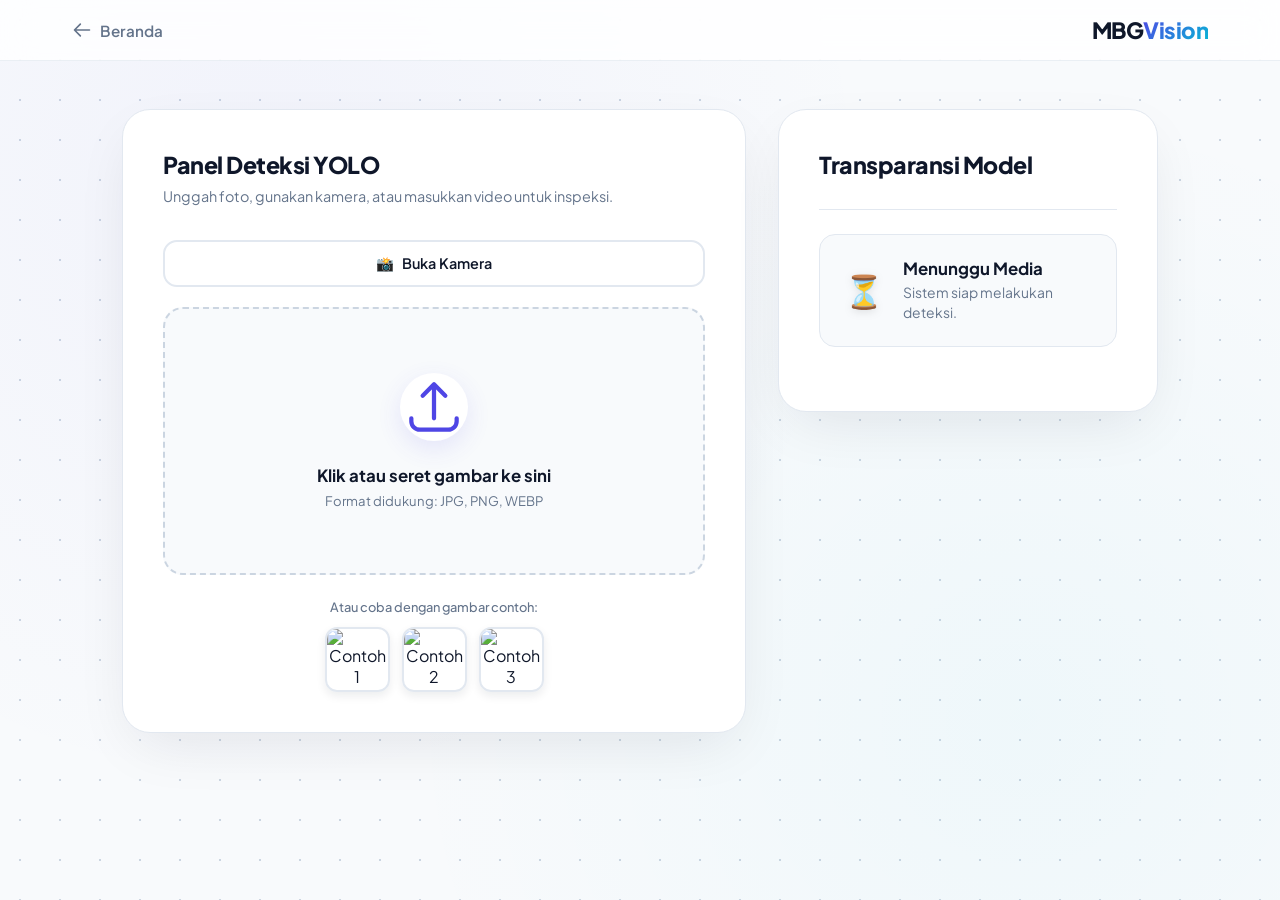
==== frontend/app.html @ 172513b1 "First" ====
<!DOCTYPE html>
<html lang="id">

<head>
    <meta charset="UTF-8">
    <meta name="viewport" content="width=device-width, initial-scale=1.0">
    <title>Scanner AI - MBG Vision</title>
    <link href="https://fonts.googleapis.com/css2?family=Plus+Jakarta+Sans:wght@400;500;600;700;800&display=swap"
        rel="stylesheet">
    <link rel="stylesheet" href="style.css">
    <link rel="icon" href="img/icon.png" type="image/x-icon">
</head>

<body class="app-bg">

    <nav class="navbar">
        <div class="nav-container">
            <a href="index.html" class="back-link">
                <svg width="20" height="20" fill="none" stroke="currentColor" viewBox="0 0 24 24"
                    xmlns="http://www.w3.org/2000/svg">
                    <path stroke-linecap="round" stroke-linejoin="round" stroke-width="2"
                        d="M10 19l-7-7m0 0l7-7m-7 7h18"></path>
                </svg>
                Beranda
            </a>
            <div class="logo">MBG<span>Vision</span></div>
        </div>
    </nav>

    <main class="dashboard-container fade-in-up">

        <div class="visual-panel">
            <div class="panel-header">
                <h2>Panel Deteksi YOLO</h2>
                <p>Unggah foto, gunakan kamera, atau masukkan video untuk inspeksi.</p>
            </div>

            <div class="media-controls">
                <button id="btnCamera" class="btn-outline">
                    <span class="icon">📸</span> Buka Kamera
                </button>
            </div>

            <div class="upload-area" id="dropZone" onclick="document.getElementById('fileInput').click()">
                <div class="upload-icon-wrapper">
                    <svg fill="none" stroke="currentColor" viewBox="0 0 24 24" xmlns="http://www.w3.org/2000/svg">
                        <path stroke-linecap="round" stroke-linejoin="round" stroke-width="1.5"
                            d="M4 16v1a3 3 0 003 3h10a3 3 0 003-3v-1m-4-8l-4-4m0 0L8 8m4-4v12"></path>
                    </svg>
                </div>
                <div class="upload-text">Klik atau seret gambar ke sini</div>
                <div class="upload-hint">Format didukung: JPG, PNG, WEBP</div>
                <input type="file" id="fileInput" accept="image/*">
            </div>

            <div class="example-images-container" id="exampleContainer">
                <p class="example-title">Atau coba dengan gambar contoh:</p>
                <div class="example-images">
                    <img src="/static/img/contoh1.png" alt="Contoh 1" class="example-img"
                        onclick="loadExample(this.src)">
                    <img src="/static/img/contoh4.png" alt="Contoh 2" class="example-img"
                        onclick="loadExample(this.src)">
                    <img src="/static/img/contoh3.png" alt="Contoh 3" class="example-img"
                        onclick="loadExample(this.src)">
                </div>
            </div>

            <div class="preview-container" id="previewContainer">
                <img id="displayImage" alt="Preview Gambar">
                <video id="videoElement" autoplay playsinline muted></video>
                <canvas id="canvasElement" style="display: none;"></canvas>
                <div class="scan-line" id="scanLine"></div>
            </div>

            <button class="btn-gradient" id="actionBtn" onclick="processImage()" style="display: none;">
                <span class="spinner" id="spinner"></span>
                <span id="btnText">Jalankan Analisis</span>
            </button>

            <button class="btn-outline" id="cancelBtn" onclick="window.resetUI()"
                style="display: none; width: 100%; margin-top: 12px; border-color: var(--danger-border); color: var(--danger-text);">
                Batalkan & Ganti Media
            </button>
        </div>

        <div class="analysis-panel">
            <div class="panel-header">
                <h2>Transparansi Model</h2>
            </div>

            <div class="status-box" id="statusBox">
                <div class="status-icon" id="statusIcon">⏳</div>
                <div class="status-text">
                    <h3 id="statusTitle">Menunggu Media</h3>
                    <p id="statusDesc">Sistem siap melakukan deteksi.</p>
                </div>
            </div>

            <div class="metrics-container" id="metricsContainer">
                <div class="confidence-box" id="confidenceBox" style="display: none;">
                    <span class="conf-label">Confidence Score</span>
                    <strong id="confScore" class="conf-value">-%</strong>
                </div>
            </div>
        </div>

    </main>

    <script src="script.js"></script>
</body>

</html>
---- frontend/style.css ----
@import url('https://fonts.googleapis.com/css2?family=Plus+Jakarta+Sans:wght@400;500;600;700;800&display=swap');

:root {
    --bg-color: #F8FAFC;
    --card-bg: #FFFFFF;
    --text-main: #0F172A;
    --text-muted: #64748B;
    --border-soft: #E2E8F0;

    --color-indigo: #4F46E5;
    --color-cyan: #06B6D4;
    --gradient-primary: linear-gradient(135deg, var(--color-indigo) 0%, var(--color-cyan) 100%);
    --gradient-hover: linear-gradient(135deg, #4338CA 0%, #0891B2 100%);

    --success-bg: #F0FDF4;
    --success-border: #86EFAC;
    --success-text: #166534;

    --danger-bg: #FEF2F2;
    --danger-border: #FCA5A5;
    --danger-text: #991B1B;

    --shadow-elegant: 0 20px 60px -15px rgba(15, 23, 42, 0.1);
    --shadow-card: 0 4px 6px -1px rgba(0,0,0,0.05), 0 2px 4px -1px rgba(0,0,0,0.03);
    --shadow-glow: 0 0 40px rgba(79, 70, 229, 0.12);
}

* {
    margin: 0;
    padding: 0;
    box-sizing: border-box;
    font-family: 'Plus Jakarta Sans', sans-serif;
}
html { scroll-behavior: smooth; }

/* =========================================
   GLOBAL
   ========================================= */
body {
    background-color: var(--bg-color);
    color: var(--text-main);
    min-height: 100vh;
    display: flex;
    flex-direction: column;
    overflow-x: hidden;
}

body.app-bg {
    background-image:
        radial-gradient(circle at 20% 20%, rgba(79, 70, 229, 0.04) 0%, transparent 50%),
        radial-gradient(circle at 80% 80%, rgba(6, 182, 212, 0.04) 0%, transparent 50%),
        radial-gradient(#CBD5E1 1px, transparent 1px);
    background-size: 100% 100%, 100% 100%, 40px 40px;
}

/* =========================================
   NAVBAR
   ========================================= */
.navbar {
    background: rgba(255, 255, 255, 0.82);
    backdrop-filter: blur(16px);
    -webkit-backdrop-filter: blur(16px);
    border-bottom: 1px solid rgba(226, 232, 240, 0.7);
    position: sticky;
    top: 0;
    z-index: 100;
    transition: box-shadow 0.3s ease;
}
.navbar.scrolled {
    box-shadow: 0 4px 30px rgba(15, 23, 42, 0.06);
}
.nav-container {
    max-width: 1200px;
    margin: 0 auto;
    padding: 1rem 2rem;
    display: flex;
    justify-content: space-between;
    align-items: center;
}
.logo {
    font-size: 1.4rem;
    font-weight: 800;
    letter-spacing: -0.5px;
}
.logo span {
    background: var(--gradient-primary);
    -webkit-background-clip: text;
    -webkit-text-fill-color: transparent;
    background-clip: text;
}

.nav-btn {
    text-decoration: none;
    font-weight: 600;
    font-size: 0.95rem;
    background: var(--gradient-primary);
    color: white;
    padding: 10px 24px;
    border-radius: 50px;
    box-shadow: 0 4px 15px rgba(79, 70, 229, 0.25);
    transition: all 0.3s cubic-bezier(0.34, 1.56, 0.64, 1);
    position: relative;
    overflow: hidden;
}
.nav-btn::after {
    content: '';
    position: absolute;
    inset: 0;
    background: linear-gradient(135deg, rgba(255,255,255,0.15) 0%, transparent 100%);
    opacity: 0;
    transition: opacity 0.3s ease;
}
.nav-btn:hover {
    transform: translateY(-2px) scale(1.02);
    box-shadow: 0 8px 25px rgba(79, 70, 229, 0.4);
}
.nav-btn:hover::after { opacity: 1; }

.nav-links {
    display: flex;
    gap: 2rem;
}
.nav-link {
    color: var(--text-muted);
    text-decoration: none;
    font-weight: 600;
    font-size: 0.92rem;
    position: relative;
    transition: color 0.25s ease;
}
.nav-link::after {
    content: '';
    position: absolute;
    left: 0; bottom: -4px;
    width: 0; height: 2px;
    background: var(--gradient-primary);
    transition: width 0.25s ease;
    border-radius: 2px;
}
.nav-link:hover {
    color: var(--text-main);
}
.nav-link:hover::after { width: 100%; }

.back-link {
    display: flex;
    align-items: center;
    gap: 8px;
    color: var(--text-muted);
    text-decoration: none;
    font-weight: 600;
    font-size: 0.95rem;
    transition: all 0.3s ease;
}
.back-link:hover {
    color: var(--color-indigo);
    transform: translateX(-4px);
}


/* =========================================
   LANDING PAGE — index.html
   ========================================= */

/* Animated hero background blob */
.hero-bg-blob {
    position: absolute;
    top: -120px;
    left: 50%;
    transform: translateX(-50%);
    width: 700px;
    height: 500px;
    background: radial-gradient(ellipse, rgba(79,70,229,0.06) 0%, rgba(6,182,212,0.04) 50%, transparent 70%);
    pointer-events: none;
    animation: blobFloat 8s ease-in-out infinite alternate;
    z-index: 0;
}
@keyframes blobFloat {
    0%   { transform: translateX(-50%) translateY(0) scale(1); }
    100% { transform: translateX(-50%) translateY(30px) scale(1.05); }
}

.hero {
    padding: 7rem 2rem 5rem;
    text-align: center;
    position: relative;
    overflow: hidden;
}
.hero-content {
    max-width: 800px;
    margin: 0 auto;
    position: relative;
    z-index: 1;
}

.badge-tech {
    display: inline-flex;
    align-items: center;
    gap: 6px;
    padding: 6px 16px;
    background: linear-gradient(135deg, #EEF2FF, #E0F2FE);
    color: var(--color-indigo);
    border-radius: 50px;
    font-weight: 600;
    font-size: 0.85rem;
    margin-bottom: 1.8rem;
    border: 1px solid rgba(79, 70, 229, 0.15);
    box-shadow: 0 2px 8px rgba(79, 70, 229, 0.08);
    animation: badgePulse 3s ease-in-out infinite;
}
@keyframes badgePulse {
    0%, 100% { box-shadow: 0 2px 8px rgba(79, 70, 229, 0.08); }
    50%       { box-shadow: 0 4px 20px rgba(79, 70, 229, 0.2); }
}

.hero h1 {
    font-size: clamp(2.2rem, 5vw, 3.4rem);
    font-weight: 800;
    line-height: 1.18;
    margin-bottom: 1.5rem;
    letter-spacing: -1.5px;
}
.text-gradient {
    background: var(--gradient-primary);
    -webkit-background-clip: text;
    -webkit-text-fill-color: transparent;
    background-clip: text;
}
.hero p {
    font-size: 1.1rem;
    color: var(--text-muted);
    line-height: 1.75;
    margin-bottom: 2.5rem;
    max-width: 600px;
    margin-left: auto;
    margin-right: auto;
}

.cta-button {
    display: inline-flex;
    align-items: center;
    gap: 10px;
    background: var(--gradient-primary);
    color: white;
    padding: 17px 40px;
    border-radius: 50px;
    font-size: 1.05rem;
    font-weight: 700;
    text-decoration: none;
    box-shadow: 0 10px 30px rgba(79, 70, 229, 0.3);
    transition: all 0.35s cubic-bezier(0.34, 1.56, 0.64, 1);
    position: relative;
    overflow: hidden;
}
.cta-button::before {
    content: '';
    position: absolute;
    top: 0; left: -100%;
    width: 100%; height: 100%;
    background: linear-gradient(90deg, transparent, rgba(255,255,255,0.18), transparent);
    transition: left 0.5s ease;
}
.cta-button:hover {
    transform: translateY(-3px) scale(1.03);
    box-shadow: 0 18px 40px rgba(79, 70, 229, 0.4);
}
.cta-button:hover::before { left: 100%; }

.hero-cta-group {
    display: flex;
    align-items: center;
    justify-content: center;
    gap: 1.2rem;
    flex-wrap: wrap;
}
.cta-secondary {
    color: var(--text-main);
    text-decoration: none;
    font-weight: 600;
    font-size: 0.98rem;
    padding: 17px 8px;
    border-bottom: 2px solid transparent;
    transition: all 0.25s ease;
}
.cta-secondary:hover {
    color: var(--color-indigo);
    border-bottom-color: var(--color-indigo);
}

/* Hero Stats Row */
.hero-stats {
    display: flex;
    justify-content: center;
    gap: 3rem;
    margin-top: 3.5rem;
    padding-top: 2.5rem;
    border-top: 1px solid var(--border-soft);
}
.stat-item { text-align: center; }
.stat-value {
    font-size: 1.8rem;
    font-weight: 800;
    background: var(--gradient-primary);
    -webkit-background-clip: text;
    -webkit-text-fill-color: transparent;
    background-clip: text;
    letter-spacing: -1px;
}
.stat-label { font-size: 0.82rem; color: var(--text-muted); font-weight: 500; margin-top: 2px; }

/* Features Section */
.features-section {
    padding: 2rem 2rem 7rem;
    max-width: 1050px;
    margin: 0 auto;
}
.section-label {
    text-align: center;
    font-size: 0.8rem;
    font-weight: 700;
    letter-spacing: 2px;
    text-transform: uppercase;
    color: var(--color-indigo);
    margin-bottom: 1rem;
    opacity: 0.7;
}
.section-title {
    text-align: center;
    font-size: 1.8rem;
    font-weight: 800;
    letter-spacing: -0.5px;
    margin-bottom: 3rem;
    color: var(--text-main);
}

.feature-container {
    display: grid;
    grid-template-columns: repeat(3, 1fr);
    gap: 1.5rem;
}
.feature-card {
    background: var(--card-bg);
    padding: 2.5rem 2rem;
    border-radius: 24px;
    box-shadow: var(--shadow-elegant);
    border: 1px solid var(--border-soft);
    text-align: left;
    transition: all 0.4s cubic-bezier(0.34, 1.3, 0.64, 1);
    position: relative;
    overflow: hidden;
    cursor: default;
}
.feature-card::before {
    content: '';
    position: absolute;
    inset: 0;
    background: var(--gradient-primary);
    opacity: 0;
    transition: opacity 0.4s ease;
    border-radius: 24px;
}
.feature-card:hover {
    transform: translateY(-8px);
    box-shadow: 0 30px 60px -15px rgba(79, 70, 229, 0.18);
    border-color: rgba(79, 70, 229, 0.2);
}
.feature-card > * { position: relative; z-index: 1; }

.feature-icon {
    width: 52px;
    height: 52px;
    margin-bottom: 1.5rem;
    background: linear-gradient(135deg, #EEF2FF, #E0F2FE);
    font-size: 1.4rem;
    display: flex;
    align-items: center;
    justify-content: center;
    border-radius: 16px;
    transition: all 0.3s ease;
    border: 1px solid rgba(79,70,229,0.1);
}
.feature-card:hover .feature-icon {
    background: rgba(255,255,255,0.2);
    transform: scale(1.1) rotate(-3deg);
    border-color: rgba(255,255,255,0.3);
}
.feature-card h3 {
    font-size: 1.1rem;
    font-weight: 700;
    margin-bottom: 0.7rem;
    transition: color 0.3s ease;
}
.feature-card p {
    font-size: 0.9rem;
    color: var(--text-muted);
    line-height: 1.65;
    transition: color 0.3s ease;
}
.feature-card:hover h3,
.feature-card:hover p { color: white; }
.feature-card:hover p { color: rgba(255,255,255,0.8); }
.feature-card:hover::before { opacity: 1; }


/* =========================================
   APP PAGE — app.html
   ========================================= */
.dashboard-container {
    max-width: 1100px;
    margin: 3rem auto;
    padding: 0 2rem 3rem;
    display: grid;
    grid-template-columns: 1fr 380px;
    gap: 2rem;
    width: 100%;
}

.visual-panel, .analysis-panel {
    background: var(--card-bg);
    padding: 2.5rem;
    border-radius: 28px;
    box-shadow: var(--shadow-elegant);
    border: 1px solid var(--border-soft);
    transition: box-shadow 0.3s ease;
}
.visual-panel:hover, .analysis-panel:hover {
    box-shadow: var(--shadow-glow), var(--shadow-elegant);
}

.panel-header {
    margin-bottom: 2rem;
}
.panel-header h2 {
    font-size: 1.45rem;
    font-weight: 800;
    margin-bottom: 0.4rem;
    letter-spacing: -0.5px;
}
.panel-header p {
    color: var(--text-muted);
    font-size: 0.9rem;
    line-height: 1.55;
}

/* Media Controls */
.media-controls {
    display: flex;
    gap: 12px;
    margin-bottom: 20px;
}
.btn-outline {
    flex: 1;
    padding: 12px 16px;
    border: 2px solid var(--border-soft);
    border-radius: 14px;
    background: transparent;
    color: var(--text-main);
    font-weight: 600;
    font-size: 0.9rem;
    cursor: pointer;
    transition: all 0.3s cubic-bezier(0.34, 1.56, 0.64, 1);
    display: flex;
    justify-content: center;
    align-items: center;
    gap: 8px;
}
.btn-outline:hover {
    border-color: var(--color-indigo);
    background: linear-gradient(135deg, #EEF2FF, #E0F2FE);
    color: var(--color-indigo);
    transform: translateY(-2px);
    box-shadow: 0 6px 20px rgba(79, 70, 229, 0.12);
}

/* Upload Area */
.upload-area {
    border: 2px dashed #CBD5E1;
    border-radius: 20px;
    padding: 4rem 2rem;
    cursor: pointer;
    transition: all 0.35s cubic-bezier(0.34, 1.2, 0.64, 1);
    background: #F8FAFC;
    margin-bottom: 1.5rem;
    text-align: center;
    position: relative;
    overflow: hidden;
}
.upload-area::after {
    content: '';
    position: absolute;
    inset: -2px;
    background: var(--gradient-primary);
    border-radius: 20px;
    opacity: 0;
    z-index: 0;
    transition: opacity 0.3s ease;
    -webkit-mask: linear-gradient(#fff 0 0) padding-box, linear-gradient(#fff 0 0);
    -webkit-mask-composite: destination-out;
    mask-composite: exclude;
    padding: 2px;
}
.upload-area:hover, .upload-area.dragover {
    border-color: transparent;
    background: linear-gradient(135deg, #F0F4FF, #ECFEFF);
    transform: scale(1.01);
}
.upload-area:hover::after, .upload-area.dragover::after { opacity: 1; }

.upload-area > * { position: relative; z-index: 1; }
.upload-icon-wrapper {
    width: 68px;
    height: 68px;
    background: white;
    border-radius: 50%;
    display: flex;
    align-items: center;
    justify-content: center;
    margin: 0 auto 1.5rem;
    box-shadow: 0 8px 24px rgba(79, 70, 229, 0.12);
    color: var(--color-indigo);
    transition: all 0.3s cubic-bezier(0.34, 1.56, 0.64, 1);
}
.upload-area:hover .upload-icon-wrapper {
    transform: translateY(-4px) scale(1.05);
    box-shadow: 0 14px 30px rgba(79, 70, 229, 0.2);
}
.upload-text {
    font-size: 1.05rem;
    font-weight: 700;
    margin-bottom: 0.4rem;
    color: var(--text-main);
}
.upload-hint {
    font-size: 0.82rem;
    color: var(--text-muted);
}

/* Preview */
.preview-container {
    display: none;
    position: relative;
    border-radius: 18px;
    overflow: hidden;
    margin-bottom: 1.5rem;
    border: 1px solid var(--border-soft);
    background: #000;
    box-shadow: 0 12px 40px rgba(15, 23, 42, 0.12);
    animation: previewReveal 0.4s cubic-bezier(0.34, 1.2, 0.64, 1) forwards;
}
@keyframes previewReveal {
    from { opacity: 0; transform: scale(0.96); }
    to   { opacity: 1; transform: scale(1); }
}
.preview-container img, .preview-container video {
    width: 100%;
    height: auto;
    display: block;
    object-fit: cover;
}

/* Scan Line */
.scan-line {
    display: none;
    position: absolute;
    top: 0; left: 0;
    width: 100%;
    height: 3px;
    background: var(--gradient-primary);
    box-shadow: 0 0 20px 6px rgba(6, 182, 212, 0.5), 0 0 40px rgba(79, 70, 229, 0.3);
    z-index: 5;
    animation: scanAnim 2.2s cubic-bezier(0.4, 0, 0.6, 1) infinite alternate;
}
/* Corner markers for active scan */
.scan-corner {
    display: none;
    position: absolute;
    width: 20px; height: 20px;
    z-index: 6;
    transition: opacity 0.3s ease;
}
.scan-corner.tl { top: 8px; left: 8px; border-top: 2px solid var(--color-cyan); border-left: 2px solid var(--color-cyan); border-radius: 4px 0 0 0; }
.scan-corner.tr { top: 8px; right: 8px; border-top: 2px solid var(--color-cyan); border-right: 2px solid var(--color-cyan); border-radius: 0 4px 0 0; }
.scan-corner.bl { bottom: 8px; left: 8px; border-bottom: 2px solid var(--color-cyan); border-left: 2px solid var(--color-cyan); border-radius: 0 0 0 4px; }
.scan-corner.br { bottom: 8px; right: 8px; border-bottom: 2px solid var(--color-cyan); border-right: 2px solid var(--color-cyan); border-radius: 0 0 4px 0; }

/* Buttons */
.btn-gradient {
    width: 100%;
    padding: 16px;
    background: var(--gradient-primary);
    color: white;
    border: none;
    border-radius: 14px;
    font-size: 1rem;
    font-weight: 700;
    cursor: pointer;
    transition: all 0.35s cubic-bezier(0.34, 1.56, 0.64, 1);
    display: flex;
    justify-content: center;
    align-items: center;
    gap: 10px;
    margin-top: 1.5rem;
    position: relative;
    overflow: hidden;
    box-shadow: 0 6px 20px rgba(79, 70, 229, 0.2);
}
.btn-gradient::before {
    content: '';
    position: absolute;
    top: 0; left: -100%;
    width: 100%; height: 100%;
    background: linear-gradient(90deg, transparent, rgba(255,255,255,0.15), transparent);
    transition: left 0.5s ease;
}
.btn-gradient:hover {
    background: var(--gradient-hover);
    transform: translateY(-2px) scale(1.01);
    box-shadow: 0 14px 35px rgba(79, 70, 229, 0.35);
}
.btn-gradient:hover::before { left: 100%; }
.btn-gradient:active { transform: scale(0.98); }
.btn-gradient:disabled {
    background: #CBD5E1;
    box-shadow: none;
    cursor: not-allowed;
    transform: none;
}

/* Analysis Panel */
.analysis-panel { align-self: start; }
.analysis-panel .panel-header {
    border-bottom: 1px solid var(--border-soft);
    padding-bottom: 1.5rem;
    margin-bottom: 1.5rem;
}

.status-box {
    display: flex;
    align-items: center;
    gap: 1.2rem;
    padding: 1.4rem 1.5rem;
    background: var(--bg-color);
    border-radius: 16px;
    margin-bottom: 1.5rem;
    border: 1px solid var(--border-soft);
    transition: all 0.4s cubic-bezier(0.34, 1.2, 0.64, 1);
}
.status-box.status-animate {
    animation: statusPop 0.5s cubic-bezier(0.34, 1.56, 0.64, 1) forwards;
}
@keyframes statusPop {
    0%   { transform: scale(0.97); opacity: 0.7; }
    100% { transform: scale(1); opacity: 1; }
}

.status-icon {
    font-size: 2rem;
    line-height: 1;
    flex-shrink: 0;
    filter: drop-shadow(0 2px 4px rgba(0,0,0,0.1));
    transition: transform 0.3s cubic-bezier(0.34, 1.56, 0.64, 1);
}
.status-box:hover .status-icon { transform: scale(1.15) rotate(5deg); }
.status-text h3 {
    font-size: 1.05rem;
    font-weight: 700;
    margin-bottom: 0.25rem;
    transition: color 0.3s ease;
}
.status-text p {
    font-size: 0.87rem;
    color: var(--text-muted);
    line-height: 1.45;
}

.metrics-container {
    opacity: 0.5;
    transition: opacity 0.5s ease;
}

.confidence-box {
    background: linear-gradient(145deg, #F8FAFC 0%, #EEF2FF 100%);
    border: 1px solid rgba(79, 70, 229, 0.12);
    border-radius: 18px;
    padding: 2.2rem 1.5rem;
    display: flex;
    flex-direction: column;
    align-items: center;
    justify-content: center;
    gap: 8px;
    box-shadow: inset 0 2px 12px rgba(255,255,255,0.6), 0 4px 20px rgba(79,70,229,0.06);
    animation: confReveal 0.6s cubic-bezier(0.34, 1.3, 0.64, 1) forwards;
}
@keyframes confReveal {
    from { opacity: 0; transform: scale(0.9) translateY(10px); }
    to   { opacity: 1; transform: scale(1) translateY(0); }
}

.conf-label {
    font-size: 0.75rem;
    color: var(--text-muted);
    font-weight: 700;
    text-transform: uppercase;
    letter-spacing: 1.5px;
}
.conf-value {
    font-size: 3.2rem;
    background: var(--gradient-primary);
    -webkit-background-clip: text;
    -webkit-text-fill-color: transparent;
    background-clip: text;
    font-weight: 800;
    line-height: 1;
    letter-spacing: -2px;
}

/* =========================================
   GENERIC SCROLL-REVEAL
   ========================================= */
.reveal {
    opacity: 0;
    transform: translateY(28px);
    transition: opacity 0.7s cubic-bezier(0.22, 1, 0.36, 1), transform 0.7s cubic-bezier(0.22, 1, 0.36, 1);
}
.reveal.visible {
    opacity: 1;
    transform: translateY(0);
}

/* =========================================
   ABOUT SECTION
   ========================================= */
.about-section {
    max-width: 1100px;
    margin: 0 auto;
    padding: 3rem 2rem 6rem;
}
.about-grid {
    display: grid;
    grid-template-columns: 360px 1fr;
    gap: 3.5rem;
    align-items: center;
}
.about-visual-card {
    aspect-ratio: 1;
    border-radius: 28px;
    background: var(--card-bg);
    border: 1px solid var(--border-soft);
    box-shadow: var(--shadow-elegant);
    display: flex;
    align-items: center;
    justify-content: center;
    position: relative;
    overflow: hidden;
}
.about-visual-icon {
    font-size: 5rem;
    z-index: 1;
    filter: drop-shadow(0 8px 20px rgba(79,70,229,0.2));
}
.about-visual-glow {
    position: absolute;
    inset: -40%;
    background: radial-gradient(circle, rgba(79,70,229,0.1) 0%, rgba(6,182,212,0.07) 45%, transparent 70%);
    animation: blobFloat 7s ease-in-out infinite alternate;
}
.about-text {
    color: var(--text-muted);
    line-height: 1.8;
    font-size: 0.98rem;
    margin: 1.2rem 0 1.8rem;
}
.about-points {
    display: flex;
    flex-direction: column;
    gap: 0.9rem;
}
.about-point {
    display: flex;
    align-items: flex-start;
    gap: 0.8rem;
    font-size: 0.92rem;
    color: var(--text-main);
    font-weight: 500;
}
.point-check {
    flex-shrink: 0;
    width: 22px;
    height: 22px;
    border-radius: 50%;
    background: var(--gradient-primary);
    color: white;
    font-size: 0.7rem;
    font-weight: 800;
    display: flex;
    align-items: center;
    justify-content: center;
    margin-top: 1px;
}

/* =========================================
   WHY CHOOSE US
   ========================================= */
.why-section {
    max-width: 1100px;
    margin: 0 auto;
    padding: 2rem 2rem 7rem;
}
.why-grid {
    display: grid;
    grid-template-columns: repeat(4, 1fr);
    gap: 1.5rem;
}
.why-card {
    background: var(--card-bg);
    border: 1px solid var(--border-soft);
    border-radius: 20px;
    padding: 2rem 1.6rem;
    transition: all 0.4s cubic-bezier(0.34, 1.3, 0.64, 1);
    opacity: 0;
    transform: translateY(24px);
}
.why-card.visible { opacity: 1; transform: translateY(0); }
.why-card:nth-child(1) { transition-delay: 0s; }
.why-card:nth-child(2) { transition-delay: 0.08s; }
.why-card:nth-child(3) { transition-delay: 0.16s; }
.why-card:nth-child(4) { transition-delay: 0.24s; }
.why-card:hover {
    transform: translateY(-6px);
    box-shadow: var(--shadow-elegant);
    border-color: rgba(79, 70, 229, 0.2);
}
.why-number {
    font-size: 1.6rem;
    font-weight: 800;
    background: var(--gradient-primary);
    -webkit-background-clip: text;
    -webkit-text-fill-color: transparent;
    background-clip: text;
    opacity: 0.5;
    margin-bottom: 0.8rem;
}
.why-card h3 {
    font-size: 1.02rem;
    font-weight: 700;
    margin-bottom: 0.5rem;
}
.why-card p {
    font-size: 0.86rem;
    color: var(--text-muted);
    line-height: 1.6;
}

/* =========================================
   TESTIMONIALS
   ========================================= */
.testimonial-section {
    max-width: 1100px;
    margin: 0 auto;
    padding: 2rem 2rem 7rem;
}
.testimonial-grid {
    display: grid;
    grid-template-columns: repeat(3, 1fr);
    gap: 1.5rem;
}
.testimonial-card {
    background: var(--card-bg);
    border: 1px solid var(--border-soft);
    border-radius: 20px;
    padding: 2rem;
    transition: all 0.4s cubic-bezier(0.34, 1.3, 0.64, 1);
    opacity: 0;
    transform: translateY(24px);
}
.testimonial-card.visible { opacity: 1; transform: translateY(0); }
.testimonial-card:nth-child(1) { transition-delay: 0s; }
.testimonial-card:nth-child(2) { transition-delay: 0.1s; }
.testimonial-card:nth-child(3) { transition-delay: 0.2s; }
.testimonial-card:hover {
    transform: translateY(-6px);
    box-shadow: var(--shadow-elegant);
}
.testimonial-text {
    font-size: 0.95rem;
    color: var(--text-main);
    line-height: 1.7;
    margin-bottom: 1.5rem;
    font-style: italic;
}
.testimonial-author {
    display: flex;
    align-items: center;
    gap: 0.8rem;
}
.author-avatar {
    width: 40px;
    height: 40px;
    border-radius: 50%;
    background: var(--gradient-primary);
    color: white;
    font-weight: 700;
    font-size: 0.85rem;
    display: flex;
    align-items: center;
    justify-content: center;
    flex-shrink: 0;
}
.author-name {
    font-weight: 700;
    font-size: 0.88rem;
}
.author-role {
    font-size: 0.78rem;
    color: var(--text-muted);
}

/* =========================================
   CTA BANNER
   ========================================= */
.cta-banner {
    max-width: 1100px;
    margin: 0 auto 6rem;
    padding: 0 2rem;
}
.cta-banner-inner {
    background: var(--gradient-primary);
    border-radius: 28px;
    padding: 4rem 2rem;
    text-align: center;
    position: relative;
    overflow: hidden;
    box-shadow: 0 25px 60px -15px rgba(79, 70, 229, 0.35);
}
.cta-banner-inner::before {
    content: '';
    position: absolute;
    inset: 0;
    background: radial-gradient(circle at 30% 20%, rgba(255,255,255,0.15) 0%, transparent 50%);
}
.cta-banner-inner h2 {
    color: white;
    font-size: clamp(1.5rem, 3vw, 2.1rem);
    font-weight: 800;
    margin-bottom: 0.7rem;
    letter-spacing: -0.5px;
    position: relative;
}
.cta-banner-inner p {
    color: rgba(255,255,255,0.88);
    margin-bottom: 2rem;
    font-size: 1rem;
    position: relative;
}
.cta-button-light {
    background: white;
    color: var(--color-indigo);
    box-shadow: 0 10px 30px rgba(15, 23, 42, 0.2);
}
.cta-button-light:hover {
    box-shadow: 0 18px 40px rgba(15, 23, 42, 0.28);
}

/* =========================================
   FOOTER
   ========================================= */
.site-footer {
    background: var(--card-bg);
    border-top: 1px solid var(--border-soft);
    padding: 4rem 2rem 2rem;
}
.footer-grid {
    max-width: 1100px;
    margin: 0 auto;
    display: grid;
    grid-template-columns: 1.6fr repeat(3, 1fr);
    gap: 2.5rem;
}
.footer-brand p {
    color: var(--text-muted);
    font-size: 0.88rem;
    line-height: 1.7;
    margin-top: 1rem;
    max-width: 280px;
}
.footer-col h4 {
    font-size: 0.85rem;
    font-weight: 700;
    margin-bottom: 1.1rem;
    color: var(--text-main);
}
.footer-col {
    display: flex;
    flex-direction: column;
    gap: 0.7rem;
}
.footer-col a, .footer-text {
    color: var(--text-muted);
    text-decoration: none;
    font-size: 0.88rem;
    transition: color 0.25s ease;
    width: fit-content;
}
.footer-col a:hover {
    color: var(--color-indigo);
}
.footer-social {
    display: flex;
    gap: 0.7rem;
}
.social-icon {
    width: 36px;
    height: 36px;
    border-radius: 50%;
    background: var(--bg-color);
    border: 1px solid var(--border-soft);
    display: flex;
    align-items: center;
    justify-content: center;
    font-size: 0.72rem;
    font-weight: 700;
    color: var(--text-muted);
    transition: all 0.3s cubic-bezier(0.34, 1.56, 0.64, 1);
}
.social-icon:hover {
    background: var(--gradient-primary);
    color: white;
    transform: translateY(-3px);
}
.footer-bottom {
    max-width: 1100px;
    margin: 3rem auto 0;
    padding-top: 1.5rem;
    border-top: 1px solid var(--border-soft);
    text-align: center;
    font-size: 0.8rem;
    color: var(--text-muted);
}

/* ==========================================
   GAYA UNTUK GAMBAR CONTOH
========================================== */
.example-images-container {
    margin-top: 20px;
    text-align: center;
    animation: fadeInUp 0.5s ease;
}

.example-title {
    font-size: 0.8rem;
    color: var(--text-muted);
    margin-bottom: 12px;
    font-weight: 500;
}

.example-images {
    display: flex;
    justify-content: center;
    gap: 12px;
}

.example-img {
    width: 65px;
    height: 65px;
    object-fit: cover;
    border-radius: 12px;
    cursor: pointer;
    border: 2px solid var(--border-soft);
    transition: all 0.3s cubic-bezier(0.34, 1.56, 0.64, 1);
    box-shadow: 0 4px 10px rgba(15, 23, 42, 0.08);
}

.example-img:hover {
    border-color: var(--color-cyan);
    transform: translateY(-3px) scale(1.08);
    box-shadow: var(--shadow-elegant);
}

.example-img:active {
    transform: translateY(-1px) scale(1.02);
}

/* =========================================
   ANIMATIONS & UTILITIES
   ========================================= */
.spinner {
    display: none;
    width: 20px; height: 20px;
    border: 2.5px solid rgba(255,255,255,0.3);
    border-radius: 50%;
    border-top-color: white;
    animation: spin 0.7s linear infinite;
    flex-shrink: 0;
}

/* Staggered fade-in for page load */
.fade-in-up {
    opacity: 0;
    transform: translateY(24px);
    animation: fadeInUp 0.7s cubic-bezier(0.22, 1, 0.36, 1) forwards;
}
.delay-1 { animation-delay: 0.12s; }
.delay-2 { animation-delay: 0.24s; }
.delay-3 { animation-delay: 0.36s; }

/* Feature cards stagger on scroll */
.feature-card {
    opacity: 0;
    transform: translateY(30px);
    transition: opacity 0.6s ease, transform 0.6s cubic-bezier(0.34, 1.2, 0.64, 1), box-shadow 0.4s ease, border-color 0.4s ease;
}
.feature-card.visible { opacity: 1; transform: translateY(0); }
.feature-card:nth-child(1) { transition-delay: 0s; }
.feature-card:nth-child(2) { transition-delay: 0.1s; }
.feature-card:nth-child(3) { transition-delay: 0.2s; }

@keyframes scanAnim {
    0%   { top: 0; opacity: 0; }
    8%   { opacity: 1; }
    92%  { opacity: 1; }
    100% { top: 100%; opacity: 0; }
}
@keyframes spin { to { transform: rotate(360deg); } }
@keyframes fadeInUp {
    to { opacity: 1; transform: translateY(0); }
}

/* Responsive */
@media (max-width: 900px) {
    .dashboard-container { grid-template-columns: 1fr; }
    .feature-container { grid-template-columns: 1fr; }
    .media-controls { flex-direction: column; }
    .hero-stats { gap: 1.5rem; }
    .nav-links { display: none; }
    .about-grid { grid-template-columns: 1fr; gap: 2rem; }
    .about-visual-card { max-width: 280px; margin: 0 auto; }
    .about-content .section-title,
    .about-content .section-label { text-align: center !important; }
    .about-points { align-items: center; }
    .why-grid { grid-template-columns: repeat(2, 1fr); }
    .testimonial-grid { grid-template-columns: 1fr; }
    .footer-grid { grid-template-columns: 1fr 1fr; }
    .footer-brand { grid-column: 1 / -1; }
}
@media (max-width: 560px) {
    .why-grid { grid-template-columns: 1fr; }
    .footer-grid { grid-template-columns: 1fr; }
    .cta-banner-inner { padding: 3rem 1.5rem; }
}

#fileInput { display: none; }
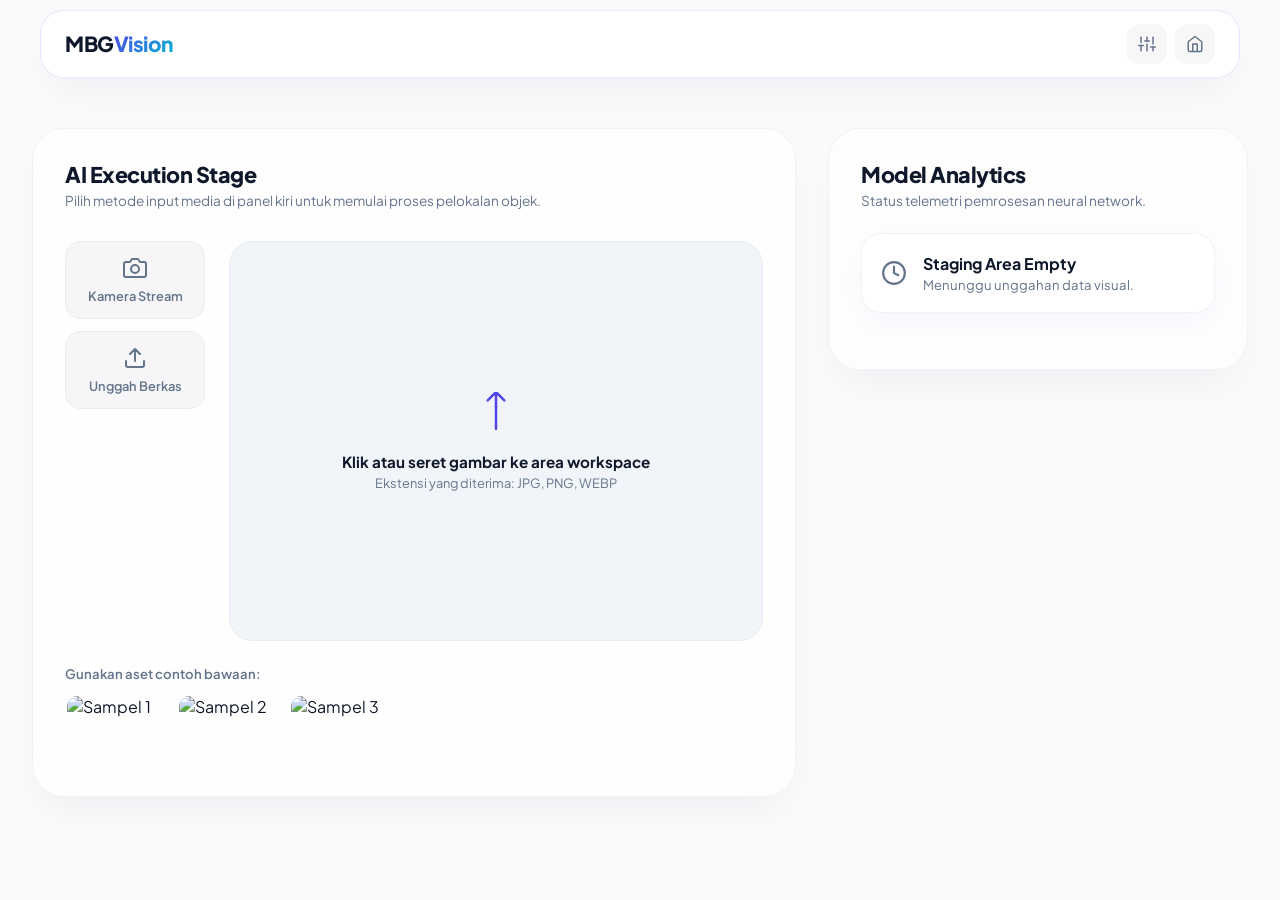
==== commit 6e5d6134: "update the way it looks" ====
--- a/frontend/app.html
+++ b/frontend/app.html
@@ -4,101 +4,139 @@
 <head>
     <meta charset="UTF-8">
     <meta name="viewport" content="width=device-width, initial-scale=1.0">
-    <title>Scanner AI - MBG Vision</title>
+    <title>Workspace Core - MBG Vision</title>
     <link href="https://fonts.googleapis.com/css2?family=Plus+Jakarta+Sans:wght@400;500;600;700;800&display=swap"
         rel="stylesheet">
     <link rel="stylesheet" href="style.css">
-    <link rel="icon" href="img/icon.png" type="image/x-icon">
 </head>
 
 <body class="app-bg">
 
-    <nav class="navbar">
+    <nav class="navbar scrolled">
         <div class="nav-container">
-            <a href="index.html" class="back-link">
-                <svg width="20" height="20" fill="none" stroke="currentColor" viewBox="0 0 24 24"
-                    xmlns="http://www.w3.org/2000/svg">
-                    <path stroke-linecap="round" stroke-linejoin="round" stroke-width="2"
-                        d="M10 19l-7-7m0 0l7-7m-7 7h18"></path>
-                </svg>
-                Beranda
-            </a>
             <div class="logo">MBG<span>Vision</span></div>
+
+            <div class="nav-actions">
+                <button class="icon-btn" title="Pengaturan Model"
+                    onclick="alert('MBG Vision v1.0.0\nKonfigurasi YOLOv8 Aktif')">
+                    <svg width="18" height="18" viewBox="0 0 24 24" fill="none" stroke="currentColor" stroke-width="2"
+                        stroke-linecap="round" stroke-linejoin="round">
+                        <line x1="4" y1="21" x2="4" y2="14"></line>
+                        <line x1="4" y1="10" x2="4" y2="3"></line>
+                        <line x1="12" y1="21" x2="12" y2="12"></line>
+                        <line x1="12" y1="8" x2="12" y2="3"></line>
+                        <line x1="20" y1="21" x2="20" y2="16"></line>
+                        <line x1="20" y1="12" x2="20" y2="3"></line>
+                        <line x1="1" y1="14" x2="7" y2="14"></line>
+                        <line x1="9" y1="8" x2="15" y2="8"></line>
+                        <line x1="17" y1="16" x2="23" y2="16"></line>
+                    </svg>
+                </button>
+                <a href="/" class="icon-btn" title="Kembali ke Beranda">
+                    <svg width="18" height="18" viewBox="0 0 24 24" fill="none" stroke="currentColor" stroke-width="2"
+                        stroke-linecap="round" stroke-linejoin="round">
+                        <path d="M3 9l9-7 9 7v11a2 2 0 0 1-2 2H5a2 2 0 0 1-2-2z"></path>
+                        <polyline points="9 22 9 12 15 12 15 22"></polyline>
+                    </svg>
+                </a>
+            </div>
         </div>
     </nav>
 
-    <main class="dashboard-container fade-in-up">
+    <main class="dashboard-container">
 
         <div class="visual-panel">
             <div class="panel-header">
-                <h2>Panel Deteksi YOLO</h2>
-                <p>Unggah foto, gunakan kamera, atau masukkan video untuk inspeksi.</p>
+                <h2>AI Execution Stage</h2>
+                <p>Pilih metode input media di panel kiri untuk memulai proses pelokalan objek.</p>
             </div>
 
-            <div class="media-controls">
-                <button id="btnCamera" class="btn-outline">
-                    <span class="icon">📸</span> Buka Kamera
-                </button>
-            </div>
+            <div class="workspace-grid">
+                <div class="side-dock">
+                    <button id="btnCamera" class="dock-btn">
+                        <svg width="24" height="24" viewBox="0 0 24 24" fill="none" stroke="currentColor"
+                            stroke-width="2" stroke-linecap="round" stroke-linejoin="round">
+                            <path
+                                d="M23 19a2 2 0 0 1-2 2H3a2 2 0 0 1-2-2V8a2 2 0 0 1 2-2h4l2-3h6l2 3h4a2 2 0 0 1 2 2z" />
+                            <circle cx="12" cy="13" r="4" /></svg>
+                        Kamera Stream
+                    </button>
+                    <button class="dock-btn" onclick="document.getElementById('fileInput').click()">
+                        <svg width="24" height="24" viewBox="0 0 24 24" fill="none" stroke="currentColor"
+                            stroke-width="2" stroke-linecap="round" stroke-linejoin="round">
+                            <path d="M21 15v4a2 2 0 0 1-2 2H5a2 2 0 0 1-2-2v-4M17 8l-5-5-5 5M12 3v12" /></svg>
+                        Unggah Berkas
+                    </button>
+                </div>
 
-            <div class="upload-area" id="dropZone" onclick="document.getElementById('fileInput').click()">
-                <div class="upload-icon-wrapper">
-                    <svg fill="none" stroke="currentColor" viewBox="0 0 24 24" xmlns="http://www.w3.org/2000/svg">
-                        <path stroke-linecap="round" stroke-linejoin="round" stroke-width="1.5"
-                            d="M4 16v1a3 3 0 003 3h10a3 3 0 003-3v-1m-4-8l-4-4m0 0L8 8m4-4v12"></path>
-                    </svg>
+                <div class="main-stage">
+                    <div class="upload-area" id="dropZone" onclick="document.getElementById('fileInput').click()">
+                        <div class="upload-icon-wrapper">
+                            <svg width="40" height="40" viewBox="0 0 24 24" fill="none" stroke="currentColor"
+                                stroke-width="1.5" stroke-linecap="round" stroke-linejoin="round">
+                                <path d="M12 2v20M17 5l-5-5-5 5" /></svg>
+                        </div>
+                        <div class="upload-text">Klik atau seret gambar ke area workspace</div>
+                        <div class="upload-hint">Ekstensi yang diterima: JPG, PNG, WEBP</div>
+                        <input type="file" id="fileInput" accept="image/*" style="display: none;" onchange="handleFileUpload(event)">
+                    </div>
+
+                    <div class="preview-container" id="previewContainer">
+                        <img id="displayImage" alt="Analisis Stage">
+                        <video id="videoElement" autoplay playsinline muted></video>
+                        <canvas id="canvasElement" style="display: none;"></canvas>
+                        <div class="scan-line" id="scanLine"></div>
+                    </div>
                 </div>
-                <div class="upload-text">Klik atau seret gambar ke sini</div>
-                <div class="upload-hint">Format didukung: JPG, PNG, WEBP</div>
-                <input type="file" id="fileInput" accept="image/*">
-            </div>
-
-            <div class="example-images-container" id="exampleContainer">
-                <p class="example-title">Atau coba dengan gambar contoh:</p>
-                <div class="example-images">
-                    <img src="/static/img/contoh1.png" alt="Contoh 1" class="example-img"
-                        onclick="loadExample(this.src)">
-                    <img src="/static/img/contoh4.png" alt="Contoh 2" class="example-img"
-                        onclick="loadExample(this.src)">
-                    <img src="/static/img/contoh3.png" alt="Contoh 3" class="example-img"
-                        onclick="loadExample(this.src)">
-                </div>
-            </div>
-
-            <div class="preview-container" id="previewContainer">
-                <img id="displayImage" alt="Preview Gambar">
-                <video id="videoElement" autoplay playsinline muted></video>
-                <canvas id="canvasElement" style="display: none;"></canvas>
-                <div class="scan-line" id="scanLine"></div>
             </div>
 
             <button class="btn-gradient" id="actionBtn" onclick="processImage()" style="display: none;">
                 <span class="spinner" id="spinner"></span>
-                <span id="btnText">Jalankan Analisis</span>
+                <span id="btnText">Jalankan Inferensi</span>
             </button>
 
             <button class="btn-outline" id="cancelBtn" onclick="window.resetUI()"
-                style="display: none; width: 100%; margin-top: 12px; border-color: var(--danger-border); color: var(--danger-text);">
-                Batalkan & Ganti Media
+                style="display: none; width: 100%; margin-top: 12px; border-color: var(--danger-border); color: var(--danger-text); background: transparent;">
+                Reset Workspace
             </button>
+
+            <div class="example-images-container" id="exampleContainer">
+                <p class="example-title">Gunakan aset contoh bawaan:</p>
+                <div class="example-images">
+                    <img src="/static/img/contoh1.png" alt="Sampel 1" class="example-img"
+                        onclick="loadExample(this.src)">
+                    <img src="/static/img/contoh4.png" alt="Sampel 2" class="example-img"
+                        onclick="loadExample(this.src)">
+                    <img src="/static/img/contoh3.png" alt="Sampel 3" class="example-img"
+                        onclick="loadExample(this.src)">
+                </div>
+            </div>
         </div>
 
         <div class="analysis-panel">
             <div class="panel-header">
-                <h2>Transparansi Model</h2>
+                <h2>Model Analytics</h2>
+                <p>Status telemetri pemrosesan neural network.</p>
             </div>
 
             <div class="status-box" id="statusBox">
-                <div class="status-icon" id="statusIcon">⏳</div>
+                <div class="status-icon" id="statusIcon">
+                    <svg width="26" height="26" viewBox="0 0 24 24" fill="none" stroke="currentColor" stroke-width="2"
+                        stroke-linecap="round" stroke-linejoin="round" style="color: var(--text-muted);">
+                        <circle cx="12" cy="12" r="10"></circle>
+                        <polyline points="12 6 12 12 16 14"></polyline>
+                    </svg>
+                </div>
                 <div class="status-text">
-                    <h3 id="statusTitle">Menunggu Media</h3>
-                    <p id="statusDesc">Sistem siap melakukan deteksi.</p>
+                    <h3 id="statusTitle">Staging Area Empty</h3>
+                    <p id="statusDesc">Menunggu unggahan data visual.</p>
                 </div>
             </div>
 
             <div class="metrics-container" id="metricsContainer">
                 <div class="confidence-box" id="confidenceBox" style="display: none;">
-                    <span class="conf-label">Confidence Score</span>
+                    <span class="conf-label"
+                        style="font-size: 0.75rem; letter-spacing: 1px; color: var(--text-muted);">CONFIDENCE AVG</span>
                     <strong id="confScore" class="conf-value">-%</strong>
                 </div>
             </div>
@@ -107,6 +145,7 @@
     </main>
 
     <script src="script.js"></script>
+
 </body>
 
 </html>
--- a/frontend/style.css
+++ b/frontend/style.css
@@ -1,87 +1,154 @@
 @import url('https://fonts.googleapis.com/css2?family=Plus+Jakarta+Sans:wght@400;500;600;700;800&display=swap');
 
 :root {
-    --bg-color: #F8FAFC;
-    --card-bg: #FFFFFF;
+    --bg-light: #F8FAFC;
+    --bg-surface: #FFFFFF;
+    --bg-card: rgba(255, 255, 255, 0.75);
+    --bg-card-hover: rgba(255, 255, 255, 0.95);
     --text-main: #0F172A;
     --text-muted: #64748B;
-    --border-soft: #E2E8F0;
+    --border-glow: rgba(99, 102, 241, 0.12);
+    --border-bright: rgba(6, 182, 212, 0.4);
 
     --color-indigo: #4F46E5;
     --color-cyan: #06B6D4;
     --gradient-primary: linear-gradient(135deg, var(--color-indigo) 0%, var(--color-cyan) 100%);
-    --gradient-hover: linear-gradient(135deg, #4338CA 0%, #0891B2 100%);
+    --gradient-text: linear-gradient(135deg, #0F172A 0%, #1E293B 40%, var(--color-indigo) 100%);
 
     --success-bg: #F0FDF4;
-    --success-border: #86EFAC;
+    --success-border: rgba(34, 197, 94, 0.3);
     --success-text: #166534;
 
     --danger-bg: #FEF2F2;
-    --danger-border: #FCA5A5;
+    --danger-border: rgba(239, 68, 68, 0.3);
     --danger-text: #991B1B;
 
-    --shadow-elegant: 0 20px 60px -15px rgba(15, 23, 42, 0.1);
-    --shadow-card: 0 4px 6px -1px rgba(0,0,0,0.05), 0 2px 4px -1px rgba(0,0,0,0.03);
-    --shadow-glow: 0 0 40px rgba(79, 70, 229, 0.12);
-}
-
-* {
+    --shadow-subtle: 0 10px 30px -10px rgba(99, 102, 241, 0.08);
+    --shadow-elegant: 0 20px 40px -15px rgba(15, 23, 42, 0.06);
+    --shadow-glow: 0 10px 25px rgba(6, 182, 212, 0.25);
+}
+
+*,
+*::before,
+*::after {
     margin: 0;
     padding: 0;
     box-sizing: border-box;
     font-family: 'Plus Jakarta Sans', sans-serif;
 }
-html { scroll-behavior: smooth; }
-
-/* =========================================
-   GLOBAL
-   ========================================= */
+
+html {
+    scroll-behavior: smooth;
+    background-color: var(--bg-light);
+}
+
 body {
-    background-color: var(--bg-color);
     color: var(--text-main);
     min-height: 100vh;
     display: flex;
     flex-direction: column;
     overflow-x: hidden;
-}
-
-body.app-bg {
-    background-image:
-        radial-gradient(circle at 20% 20%, rgba(79, 70, 229, 0.04) 0%, transparent 50%),
-        radial-gradient(circle at 80% 80%, rgba(6, 182, 212, 0.04) 0%, transparent 50%),
-        radial-gradient(#CBD5E1 1px, transparent 1px);
-    background-size: 100% 100%, 100% 100%, 40px 40px;
+    background: #F8FAFC;
+    cursor: none;
+}
+
+/* =========================================
+   CUSTOM CURSOR - THE SIGNATURE ELEMENT
+   ========================================= */
+.cursor-orb {
+    position: fixed;
+    width: 380px;
+    height: 380px;
+    border-radius: 50%;
+    background: radial-gradient(circle, rgba(99, 102, 241, 0.10) 0%, rgba(6, 182, 212, 0.04) 50%, transparent 70%);
+    pointer-events: none;
+    transform: translate(-50%, -50%);
+    transition: width 0.6s ease, height 0.6s ease, opacity 0.4s ease;
+    z-index: 9999;
+    mix-blend-mode: multiply;
+    will-change: transform;
+}
+
+.cursor-dot {
+    position: fixed;
+    width: 8px;
+    height: 8px;
+    border-radius: 50%;
+    background: var(--color-indigo);
+    pointer-events: none;
+    transform: translate(-50%, -50%);
+    z-index: 10000;
+    transition: transform 0.15s ease, width 0.3s ease, height 0.3s ease, background 0.3s ease;
+    will-change: transform;
+}
+
+.cursor-dot.is-hovering {
+    width: 16px;
+    height: 16px;
+    background: var(--color-cyan);
+}
+
+body:hover .cursor-orb {
+    opacity: 1;
+}
+
+/* =========================================
+   SCROLL PROGRESS BAR
+   ========================================= */
+.scroll-progress {
+    position: fixed;
+    top: 0;
+    left: 0;
+    height: 2px;
+    width: 0%;
+    background: var(--gradient-primary);
+    z-index: 10001;
+    transition: width 0.1s linear;
+    box-shadow: 0 0 8px rgba(99, 102, 241, 0.5);
 }
 
 /* =========================================
    NAVBAR
    ========================================= */
 .navbar {
-    background: rgba(255, 255, 255, 0.82);
-    backdrop-filter: blur(16px);
-    -webkit-backdrop-filter: blur(16px);
-    border-bottom: 1px solid rgba(226, 232, 240, 0.7);
-    position: sticky;
-    top: 0;
-    z-index: 100;
-    transition: box-shadow 0.3s ease;
-}
+    position: fixed;
+    top: 20px;
+    left: 50%;
+    transform: translateX(-50%);
+    width: calc(100% - 40px);
+    max-width: 1200px;
+    background: rgba(255, 255, 255, 0.4);
+    backdrop-filter: blur(24px);
+    -webkit-backdrop-filter: blur(24px);
+    border: 1px solid rgba(255, 255, 255, 0.6);
+    border-radius: 24px;
+    z-index: 1000;
+    box-shadow: var(--shadow-subtle);
+    transition: all 0.6s cubic-bezier(0.16, 1, 0.3, 1);
+}
+
 .navbar.scrolled {
-    box-shadow: 0 4px 30px rgba(15, 23, 42, 0.06);
-}
+    top: 10px;
+    width: calc(100% - 20px);
+    background: rgba(255, 255, 255, 0.9);
+    border-color: rgba(99, 102, 241, 0.15);
+    box-shadow: var(--shadow-elegant);
+}
+
 .nav-container {
-    max-width: 1200px;
-    margin: 0 auto;
-    padding: 1rem 2rem;
+    padding: 0.8rem 1.5rem;
     display: flex;
     justify-content: space-between;
     align-items: center;
 }
+
 .logo {
-    font-size: 1.4rem;
+    font-size: 1.3rem;
     font-weight: 800;
     letter-spacing: -0.5px;
-}
+    color: #0F172A;
+}
+
 .logo span {
     background: var(--gradient-primary);
     -webkit-background-clip: text;
@@ -89,1063 +156,1133 @@
     background-clip: text;
 }
 
+.nav-links {
+    display: flex;
+    gap: 1.5rem;
+    background: rgba(15, 23, 42, 0.04);
+    padding: 6px 24px;
+    border-radius: 100px;
+    border: 1px solid rgba(15, 23, 42, 0.01);
+}
+
+.nav-link {
+    color: var(--text-muted);
+    text-decoration: none;
+    font-weight: 600;
+    font-size: 0.88rem;
+    transition: color 0.3s ease;
+    padding: 6px 4px;
+    cursor: none;
+}
+
+.nav-link:hover {
+    color: var(--color-indigo);
+}
+
 .nav-btn {
     text-decoration: none;
-    font-weight: 600;
-    font-size: 0.95rem;
+    font-weight: 700;
+    font-size: 0.85rem;
     background: var(--gradient-primary);
     color: white;
-    padding: 10px 24px;
-    border-radius: 50px;
-    box-shadow: 0 4px 15px rgba(79, 70, 229, 0.25);
-    transition: all 0.3s cubic-bezier(0.34, 1.56, 0.64, 1);
+    padding: 12px 26px;
+    border-radius: 16px;
+    transition: all 0.4s cubic-bezier(0.16, 1, 0.3, 1);
+    display: flex;
+    align-items: center;
+    gap: 8px;
+    cursor: none;
+}
+
+.nav-btn:hover {
+    transform: translateY(-2px);
+    box-shadow: var(--shadow-glow);
+}
+
+/* =========================================
+   HERO — WORLD YOU ENTER
+   ========================================= */
+#vanta-hero-canvas {
+    width: 100%;
+    height: 100vh;
     position: relative;
     overflow: hidden;
 }
-.nav-btn::after {
-    content: '';
-    position: absolute;
-    inset: 0;
-    background: linear-gradient(135deg, rgba(255,255,255,0.15) 0%, transparent 100%);
+
+.hero-immersive-stage {
+    width: 100%;
+    height: 100%;
+    display: flex;
+    align-items: center;
+    justify-content: center;
+    padding: 0 2rem;
+    z-index: 5;
+    position: relative;
+}
+
+/* Remove the glass box — text floats over the world */
+.storytelling-deck {
+    width: 100%;
+    max-width: 900px;
+    padding: 4rem 3rem;
+    text-align: center;
+    position: relative;
+}
+
+/* Word-by-word kinetic title */
+.kinetic-title {
+    font-size: clamp(2.6rem, 5.5vw, 4.2rem);
+    font-weight: 800;
+    line-height: 1.12;
+    letter-spacing: -2.5px;
+    color: var(--text-main);
+    margin-bottom: 1.8rem;
+    overflow: visible;
+}
+
+.word-reveal {
+    display: inline-block;
     opacity: 0;
-    transition: opacity 0.3s ease;
-}
-.nav-btn:hover {
-    transform: translateY(-2px) scale(1.02);
-    box-shadow: 0 8px 25px rgba(79, 70, 229, 0.4);
-}
-.nav-btn:hover::after { opacity: 1; }
-
-.nav-links {
-    display: flex;
-    gap: 2rem;
-}
-.nav-link {
-    color: var(--text-muted);
-    text-decoration: none;
-    font-weight: 600;
-    font-size: 0.92rem;
-    position: relative;
-    transition: color 0.25s ease;
-}
-.nav-link::after {
-    content: '';
-    position: absolute;
-    left: 0; bottom: -4px;
-    width: 0; height: 2px;
-    background: var(--gradient-primary);
-    transition: width 0.25s ease;
-    border-radius: 2px;
-}
-.nav-link:hover {
-    color: var(--text-main);
-}
-.nav-link:hover::after { width: 100%; }
-
-.back-link {
-    display: flex;
-    align-items: center;
-    gap: 8px;
-    color: var(--text-muted);
-    text-decoration: none;
-    font-weight: 600;
-    font-size: 0.95rem;
-    transition: all 0.3s ease;
-}
-.back-link:hover {
-    color: var(--color-indigo);
-    transform: translateX(-4px);
-}
-
-
-/* =========================================
-   LANDING PAGE — index.html
-   ========================================= */
-
-/* Animated hero background blob */
-.hero-bg-blob {
-    position: absolute;
-    top: -120px;
-    left: 50%;
-    transform: translateX(-50%);
-    width: 700px;
-    height: 500px;
-    background: radial-gradient(ellipse, rgba(79,70,229,0.06) 0%, rgba(6,182,212,0.04) 50%, transparent 70%);
-    pointer-events: none;
-    animation: blobFloat 8s ease-in-out infinite alternate;
-    z-index: 0;
-}
-@keyframes blobFloat {
-    0%   { transform: translateX(-50%) translateY(0) scale(1); }
-    100% { transform: translateX(-50%) translateY(30px) scale(1.05); }
-}
-
-.hero {
-    padding: 7rem 2rem 5rem;
-    text-align: center;
-    position: relative;
-    overflow: hidden;
-}
-.hero-content {
-    max-width: 800px;
-    margin: 0 auto;
-    position: relative;
-    z-index: 1;
-}
-
-.badge-tech {
-    display: inline-flex;
-    align-items: center;
-    gap: 6px;
-    padding: 6px 16px;
-    background: linear-gradient(135deg, #EEF2FF, #E0F2FE);
-    color: var(--color-indigo);
-    border-radius: 50px;
-    font-weight: 600;
-    font-size: 0.85rem;
-    margin-bottom: 1.8rem;
-    border: 1px solid rgba(79, 70, 229, 0.15);
-    box-shadow: 0 2px 8px rgba(79, 70, 229, 0.08);
-    animation: badgePulse 3s ease-in-out infinite;
-}
-@keyframes badgePulse {
-    0%, 100% { box-shadow: 0 2px 8px rgba(79, 70, 229, 0.08); }
-    50%       { box-shadow: 0 4px 20px rgba(79, 70, 229, 0.2); }
-}
-
-.hero h1 {
-    font-size: clamp(2.2rem, 5vw, 3.4rem);
-    font-weight: 800;
-    line-height: 1.18;
-    margin-bottom: 1.5rem;
-    letter-spacing: -1.5px;
-}
+    transform: translateY(60px) rotateX(-20deg);
+    transform-origin: top center;
+    will-change: transform, opacity;
+}
+
+.word-reveal.visible {
+    animation: wordUp 0.7s cubic-bezier(0.16, 1, 0.3, 1) forwards;
+}
+
+@keyframes wordUp {
+    to {
+        opacity: 1;
+        transform: translateY(0) rotateX(0deg);
+    }
+}
+
 .text-gradient {
     background: var(--gradient-primary);
     -webkit-background-clip: text;
     -webkit-text-fill-color: transparent;
     background-clip: text;
 }
-.hero p {
-    font-size: 1.1rem;
-    color: var(--text-muted);
-    line-height: 1.75;
-    margin-bottom: 2.5rem;
-    max-width: 600px;
-    margin-left: auto;
-    margin-right: auto;
-}
-
-.cta-button {
+
+.cinematic-desc {
+    font-size: 1.15rem;
+    color: #334155;
+    line-height: 1.7;
+    font-weight: 500;
+    max-width: 680px;
+    margin: 0 auto 3rem;
+    opacity: 0;
+    transform: translateY(30px);
+    transition: opacity 0.8s ease 1.4s, transform 0.8s ease 1.4s;
+}
+
+.cinematic-desc.visible {
+    opacity: 1;
+    transform: translateY(0);
+}
+
+/* CTA Buttons */
+.immersive-cta-group {
+    display: flex;
+    justify-content: center;
+    align-items: center;
+    gap: 2rem;
+    margin-bottom: 4rem;
+    opacity: 0;
+    transform: translateY(30px);
+    transition: opacity 0.8s ease 1.8s, transform 0.8s ease 1.8s;
+}
+
+.immersive-cta-group.visible {
+    opacity: 1;
+    transform: translateY(0);
+}
+
+.immersive-cta-main {
     display: inline-flex;
     align-items: center;
-    gap: 10px;
-    background: var(--gradient-primary);
-    color: white;
-    padding: 17px 40px;
-    border-radius: 50px;
-    font-size: 1.05rem;
+    gap: 12px;
+    background: var(--text-main);
+    color: #FFFFFF;
+    padding: 18px 40px;
+    border-radius: 100px;
+    font-size: 1rem;
     font-weight: 700;
     text-decoration: none;
-    box-shadow: 0 10px 30px rgba(79, 70, 229, 0.3);
-    transition: all 0.35s cubic-bezier(0.34, 1.56, 0.64, 1);
-    position: relative;
-    overflow: hidden;
-}
-.cta-button::before {
+    transition: all 0.4s cubic-bezier(0.16, 1, 0.3, 1);
+    box-shadow: 0 20px 40px -10px rgba(15, 23, 42, 0.3);
+    cursor: none;
+}
+
+.immersive-cta-main:hover {
+    background: var(--color-indigo);
+    transform: scale(1.05) translateY(-3px);
+    box-shadow: 0 25px 50px -10px rgba(99, 102, 241, 0.5);
+}
+
+.immersive-cta-main .arrow-glow {
+    transition: transform 0.3s ease;
+    display: inline-block;
+}
+
+.immersive-cta-main:hover .arrow-glow {
+    transform: translateX(6px);
+}
+
+.immersive-cta-sec {
+    color: var(--text-main);
+    font-weight: 700;
+    font-size: 0.98rem;
+    text-decoration: none;
+    position: relative;
+    padding: 8px 0;
+    cursor: none;
+}
+
+.immersive-cta-sec::after {
     content: '';
     position: absolute;
-    top: 0; left: -100%;
-    width: 100%; height: 100%;
-    background: linear-gradient(90deg, transparent, rgba(255,255,255,0.18), transparent);
-    transition: left 0.5s ease;
-}
-.cta-button:hover {
-    transform: translateY(-3px) scale(1.03);
-    box-shadow: 0 18px 40px rgba(79, 70, 229, 0.4);
-}
-.cta-button:hover::before { left: 100%; }
-
-.hero-cta-group {
-    display: flex;
-    align-items: center;
+    bottom: 0;
+    left: 0;
+    width: 100%;
+    height: 2px;
+    background: var(--color-indigo);
+    transform: scaleX(0);
+    transform-origin: right;
+    transition: transform 0.4s cubic-bezier(0.16, 1, 0.3, 1);
+}
+
+.immersive-cta-sec:hover::after {
+    transform: scaleX(1);
+    transform-origin: left;
+}
+
+/* Stats */
+.immersive-stats {
+    display: flex;
     justify-content: center;
-    gap: 1.2rem;
-    flex-wrap: wrap;
-}
-.cta-secondary {
-    color: var(--text-main);
-    text-decoration: none;
-    font-weight: 600;
-    font-size: 0.98rem;
-    padding: 17px 8px;
-    border-bottom: 2px solid transparent;
-    transition: all 0.25s ease;
-}
-.cta-secondary:hover {
-    color: var(--color-indigo);
-    border-bottom-color: var(--color-indigo);
-}
-
-/* Hero Stats Row */
-.hero-stats {
-    display: flex;
-    justify-content: center;
-    gap: 3rem;
-    margin-top: 3.5rem;
+    gap: 5rem;
+    border-top: 1px solid rgba(15, 23, 42, 0.08);
     padding-top: 2.5rem;
-    border-top: 1px solid var(--border-soft);
-}
-.stat-item { text-align: center; }
-.stat-value {
+    opacity: 0;
+    transform: translateY(20px);
+    transition: opacity 0.8s ease 2.1s, transform 0.8s ease 2.1s;
+}
+
+.immersive-stats.visible {
+    opacity: 1;
+    transform: translateY(0);
+}
+
+.imm-stat-box {
+    display: flex;
+    flex-direction: column;
+    align-items: center;
+}
+
+.imm-stat-num {
     font-size: 1.8rem;
     font-weight: 800;
     background: var(--gradient-primary);
     -webkit-background-clip: text;
     -webkit-text-fill-color: transparent;
     background-clip: text;
-    letter-spacing: -1px;
-}
-.stat-label { font-size: 0.82rem; color: var(--text-muted); font-weight: 500; margin-top: 2px; }
-
-/* Features Section */
-.features-section {
-    padding: 2rem 2rem 7rem;
-    max-width: 1050px;
+    letter-spacing: -0.5px;
+}
+
+.imm-stat-label {
+    font-size: 0.8rem;
+    font-weight: 700;
+    color: var(--text-muted);
+    text-transform: uppercase;
+    letter-spacing: 1px;
+    margin-top: 4px;
+}
+
+/* Scroll indicator */
+.scroll-hint {
+    position: absolute;
+    bottom: 2.5rem;
+    left: 50%;
+    transform: translateX(-50%);
+    display: flex;
+    flex-direction: column;
+    align-items: center;
+    gap: 8px;
+    opacity: 0;
+    transition: opacity 0.8s ease 2.5s;
+}
+
+.scroll-hint.visible {
+    opacity: 0.5;
+}
+
+.scroll-hint-line {
+    width: 1px;
+    height: 48px;
+    background: linear-gradient(to bottom, transparent, var(--color-indigo));
+    animation: scrollPulse 2s ease-in-out infinite;
+}
+
+.scroll-hint-text {
+    font-size: 0.7rem;
+    font-weight: 700;
+    letter-spacing: 2px;
+    text-transform: uppercase;
+    color: var(--text-main);
+    writing-mode: horizontal-tb;
+}
+
+@keyframes scrollPulse {
+
+    0%,
+    100% {
+        transform: scaleY(1);
+        opacity: 0.5;
+    }
+
+    50% {
+        transform: scaleY(0.7);
+        opacity: 1;
+    }
+}
+
+/* =========================================
+   SECTION SHARED
+   ========================================= */
+.about-section,
+.features-section,
+.why-section,
+.testimonial-section {
+    padding: 9rem 2rem;
+    max-width: 1250px;
     margin: 0 auto;
-}
+    width: 100%;
+    position: relative;
+}
+
 .section-label {
-    text-align: center;
-    font-size: 0.8rem;
-    font-weight: 700;
-    letter-spacing: 2px;
+    font-size: 0.78rem;
+    font-weight: 700;
+    letter-spacing: 2.5px;
     text-transform: uppercase;
     color: var(--color-indigo);
     margin-bottom: 1rem;
-    opacity: 0.7;
-}
+    display: block;
+}
+
 .section-title {
+    font-size: clamp(2rem, 3.5vw, 3rem);
+    font-weight: 800;
+    letter-spacing: -1.5px;
+    color: var(--text-main);
+    line-height: 1.1;
+    margin-bottom: 4rem;
     text-align: center;
-    font-size: 1.8rem;
+}
+
+/* Ghost backdrop number for why-section */
+.section-ghost-num {
+    position: absolute;
+    font-size: 28vw;
     font-weight: 800;
-    letter-spacing: -0.5px;
-    margin-bottom: 3rem;
-    color: var(--text-main);
-}
-
-.feature-container {
+    color: rgba(99, 102, 241, 0.035);
+    letter-spacing: -8px;
+    line-height: 1;
+    pointer-events: none;
+    user-select: none;
+    top: 4rem;
+    left: 50%;
+    transform: translateX(-50%);
+    white-space: nowrap;
+}
+
+/* =========================================
+   ABOUT SECTION — SPLIT REVEAL
+   ========================================= */
+.about-grid {
     display: grid;
-    grid-template-columns: repeat(3, 1fr);
-    gap: 1.5rem;
-}
-.feature-card {
-    background: var(--card-bg);
-    padding: 2.5rem 2rem;
-    border-radius: 24px;
+    grid-template-columns: 1fr 1.1fr;
+    gap: 6rem;
+    align-items: center;
+}
+
+.about-visual-card {
+    background: #FFFFFF;
+    border: 1px solid rgba(15, 23, 42, 0.05);
+    border-radius: 32px;
+    padding: 1.2rem;
     box-shadow: var(--shadow-elegant);
-    border: 1px solid var(--border-soft);
-    text-align: left;
-    transition: all 0.4s cubic-bezier(0.34, 1.3, 0.64, 1);
-    position: relative;
     overflow: hidden;
-    cursor: default;
-}
-.feature-card::before {
+    position: relative;
+}
+
+.about-visual-card::before {
     content: '';
     position: absolute;
     inset: 0;
     background: var(--gradient-primary);
     opacity: 0;
-    transition: opacity 0.4s ease;
-    border-radius: 24px;
-}
-.feature-card:hover {
-    transform: translateY(-8px);
-    box-shadow: 0 30px 60px -15px rgba(79, 70, 229, 0.18);
-    border-color: rgba(79, 70, 229, 0.2);
-}
-.feature-card > * { position: relative; z-index: 1; }
-
-.feature-icon {
-    width: 52px;
-    height: 52px;
-    margin-bottom: 1.5rem;
-    background: linear-gradient(135deg, #EEF2FF, #E0F2FE);
-    font-size: 1.4rem;
-    display: flex;
-    align-items: center;
-    justify-content: center;
-    border-radius: 16px;
-    transition: all 0.3s ease;
-    border: 1px solid rgba(79,70,229,0.1);
-}
-.feature-card:hover .feature-icon {
-    background: rgba(255,255,255,0.2);
-    transform: scale(1.1) rotate(-3deg);
-    border-color: rgba(255,255,255,0.3);
-}
-.feature-card h3 {
-    font-size: 1.1rem;
-    font-weight: 700;
-    margin-bottom: 0.7rem;
-    transition: color 0.3s ease;
-}
-.feature-card p {
-    font-size: 0.9rem;
-    color: var(--text-muted);
-    line-height: 1.65;
-    transition: color 0.3s ease;
-}
-.feature-card:hover h3,
-.feature-card:hover p { color: white; }
-.feature-card:hover p { color: rgba(255,255,255,0.8); }
-.feature-card:hover::before { opacity: 1; }
-
+    transition: opacity 0.5s ease;
+    z-index: 0;
+    border-radius: 32px;
+}
+
+.about-visual-card:hover::before {
+    opacity: 0.03;
+}
+
+.about-visual-img {
+    width: 100%;
+    border-radius: 20px;
+    display: block;
+    position: relative;
+    z-index: 1;
+    transition: transform 0.8s cubic-bezier(0.16, 1, 0.3, 1);
+}
+
+.about-visual-card:hover .about-visual-img {
+    transform: scale(1.02);
+}
+
+.about-content {
+    position: relative;
+}
+
+.about-points {
+    display: flex;
+    flex-direction: column;
+    gap: 1.2rem;
+    margin-top: 2rem;
+}
+
+.about-point {
+    display: flex;
+    gap: 12px;
+    align-items: flex-start;
+    color: var(--text-muted);
+    font-size: 0.95rem;
+}
+
+.point-check {
+    color: var(--color-indigo);
+    font-weight: 700;
+}
+
+.about-text {
+    color: var(--text-muted);
+    font-size: 1rem;
+    line-height: 1.75;
+}
 
 /* =========================================
-   APP PAGE — app.html
+   FEATURES — HOVER MAGNETIC CARDS
    ========================================= */
-.dashboard-container {
-    max-width: 1100px;
-    margin: 3rem auto;
-    padding: 0 2rem 3rem;
+.feature-container {
     display: grid;
-    grid-template-columns: 1fr 380px;
-    gap: 2rem;
-    width: 100%;
-}
-
-.visual-panel, .analysis-panel {
-    background: var(--card-bg);
-    padding: 2.5rem;
+    grid-template-columns: repeat(3, 1fr);
+    gap: 1.5rem;
+}
+
+.feature-card {
+    background: var(--bg-surface);
+    border: 1px solid rgba(15, 23, 42, 0.04);
     border-radius: 28px;
-    box-shadow: var(--shadow-elegant);
-    border: 1px solid var(--border-soft);
-    transition: box-shadow 0.3s ease;
-}
-.visual-panel:hover, .analysis-panel:hover {
-    box-shadow: var(--shadow-glow), var(--shadow-elegant);
-}
-
-.panel-header {
-    margin-bottom: 2rem;
-}
-.panel-header h2 {
-    font-size: 1.45rem;
-    font-weight: 800;
-    margin-bottom: 0.4rem;
-    letter-spacing: -0.5px;
-}
-.panel-header p {
-    color: var(--text-muted);
-    font-size: 0.9rem;
-    line-height: 1.55;
-}
-
-/* Media Controls */
-.media-controls {
-    display: flex;
-    gap: 12px;
-    margin-bottom: 20px;
-}
-.btn-outline {
-    flex: 1;
-    padding: 12px 16px;
-    border: 2px solid var(--border-soft);
-    border-radius: 14px;
-    background: transparent;
-    color: var(--text-main);
-    font-weight: 600;
-    font-size: 0.9rem;
-    cursor: pointer;
-    transition: all 0.3s cubic-bezier(0.34, 1.56, 0.64, 1);
-    display: flex;
-    justify-content: center;
-    align-items: center;
-    gap: 8px;
-}
-.btn-outline:hover {
-    border-color: var(--color-indigo);
-    background: linear-gradient(135deg, #EEF2FF, #E0F2FE);
-    color: var(--color-indigo);
-    transform: translateY(-2px);
-    box-shadow: 0 6px 20px rgba(79, 70, 229, 0.12);
-}
-
-/* Upload Area */
-.upload-area {
-    border: 2px dashed #CBD5E1;
-    border-radius: 20px;
-    padding: 4rem 2rem;
-    cursor: pointer;
-    transition: all 0.35s cubic-bezier(0.34, 1.2, 0.64, 1);
-    background: #F8FAFC;
-    margin-bottom: 1.5rem;
-    text-align: center;
+    padding: 3rem 2.5rem;
+    box-shadow: var(--shadow-subtle);
+    transition: box-shadow 0.5s ease, border-color 0.5s ease;
     position: relative;
     overflow: hidden;
-}
-.upload-area::after {
+    cursor: none;
+    will-change: transform;
+}
+
+/* Gradient sweep on hover */
+.feature-card::after {
     content: '';
     position: absolute;
-    inset: -2px;
-    background: var(--gradient-primary);
-    border-radius: 20px;
+    inset: 0;
+    background: linear-gradient(135deg, rgba(99, 102, 241, 0.04) 0%, rgba(6, 182, 212, 0.02) 100%);
     opacity: 0;
-    z-index: 0;
-    transition: opacity 0.3s ease;
-    -webkit-mask: linear-gradient(#fff 0 0) padding-box, linear-gradient(#fff 0 0);
-    -webkit-mask-composite: destination-out;
-    mask-composite: exclude;
-    padding: 2px;
-}
-.upload-area:hover, .upload-area.dragover {
-    border-color: transparent;
-    background: linear-gradient(135deg, #F0F4FF, #ECFEFF);
-    transform: scale(1.01);
-}
-.upload-area:hover::after, .upload-area.dragover::after { opacity: 1; }
-
-.upload-area > * { position: relative; z-index: 1; }
-.upload-icon-wrapper {
-    width: 68px;
-    height: 68px;
-    background: white;
-    border-radius: 50%;
-    display: flex;
-    align-items: center;
-    justify-content: center;
-    margin: 0 auto 1.5rem;
-    box-shadow: 0 8px 24px rgba(79, 70, 229, 0.12);
+    transition: opacity 0.4s ease;
+    border-radius: 28px;
+}
+
+.feature-card:hover::after {
+    opacity: 1;
+}
+
+.feature-card:hover {
+    border-color: rgba(99, 102, 241, 0.15);
+    box-shadow: var(--shadow-elegant), 0 0 0 1px rgba(99, 102, 241, 0.06);
+}
+
+.feature-icon {
+    margin-bottom: 1.5rem;
     color: var(--color-indigo);
-    transition: all 0.3s cubic-bezier(0.34, 1.56, 0.64, 1);
-}
-.upload-area:hover .upload-icon-wrapper {
-    transform: translateY(-4px) scale(1.05);
-    box-shadow: 0 14px 30px rgba(79, 70, 229, 0.2);
-}
-.upload-text {
-    font-size: 1.05rem;
-    font-weight: 700;
-    margin-bottom: 0.4rem;
-    color: var(--text-main);
-}
-.upload-hint {
-    font-size: 0.82rem;
-    color: var(--text-muted);
-}
-
-/* Preview */
-.preview-container {
-    display: none;
-    position: relative;
-    border-radius: 18px;
-    overflow: hidden;
-    margin-bottom: 1.5rem;
-    border: 1px solid var(--border-soft);
-    background: #000;
-    box-shadow: 0 12px 40px rgba(15, 23, 42, 0.12);
-    animation: previewReveal 0.4s cubic-bezier(0.34, 1.2, 0.64, 1) forwards;
-}
-@keyframes previewReveal {
-    from { opacity: 0; transform: scale(0.96); }
-    to   { opacity: 1; transform: scale(1); }
-}
-.preview-container img, .preview-container video {
-    width: 100%;
-    height: auto;
-    display: block;
-    object-fit: cover;
-}
-
-/* Scan Line */
-.scan-line {
-    display: none;
-    position: absolute;
-    top: 0; left: 0;
-    width: 100%;
-    height: 3px;
-    background: var(--gradient-primary);
-    box-shadow: 0 0 20px 6px rgba(6, 182, 212, 0.5), 0 0 40px rgba(79, 70, 229, 0.3);
-    z-index: 5;
-    animation: scanAnim 2.2s cubic-bezier(0.4, 0, 0.6, 1) infinite alternate;
-}
-/* Corner markers for active scan */
-.scan-corner {
-    display: none;
-    position: absolute;
-    width: 20px; height: 20px;
-    z-index: 6;
-    transition: opacity 0.3s ease;
-}
-.scan-corner.tl { top: 8px; left: 8px; border-top: 2px solid var(--color-cyan); border-left: 2px solid var(--color-cyan); border-radius: 4px 0 0 0; }
-.scan-corner.tr { top: 8px; right: 8px; border-top: 2px solid var(--color-cyan); border-right: 2px solid var(--color-cyan); border-radius: 0 4px 0 0; }
-.scan-corner.bl { bottom: 8px; left: 8px; border-bottom: 2px solid var(--color-cyan); border-left: 2px solid var(--color-cyan); border-radius: 0 0 0 4px; }
-.scan-corner.br { bottom: 8px; right: 8px; border-bottom: 2px solid var(--color-cyan); border-right: 2px solid var(--color-cyan); border-radius: 0 0 4px 0; }
-
-/* Buttons */
-.btn-gradient {
-    width: 100%;
-    padding: 16px;
-    background: var(--gradient-primary);
-    color: white;
-    border: none;
-    border-radius: 14px;
-    font-size: 1rem;
-    font-weight: 700;
-    cursor: pointer;
-    transition: all 0.35s cubic-bezier(0.34, 1.56, 0.64, 1);
-    display: flex;
-    justify-content: center;
-    align-items: center;
-    gap: 10px;
-    margin-top: 1.5rem;
-    position: relative;
-    overflow: hidden;
-    box-shadow: 0 6px 20px rgba(79, 70, 229, 0.2);
-}
-.btn-gradient::before {
-    content: '';
-    position: absolute;
-    top: 0; left: -100%;
-    width: 100%; height: 100%;
-    background: linear-gradient(90deg, transparent, rgba(255,255,255,0.15), transparent);
-    transition: left 0.5s ease;
-}
-.btn-gradient:hover {
-    background: var(--gradient-hover);
-    transform: translateY(-2px) scale(1.01);
-    box-shadow: 0 14px 35px rgba(79, 70, 229, 0.35);
-}
-.btn-gradient:hover::before { left: 100%; }
-.btn-gradient:active { transform: scale(0.98); }
-.btn-gradient:disabled {
-    background: #CBD5E1;
-    box-shadow: none;
-    cursor: not-allowed;
-    transform: none;
-}
-
-/* Analysis Panel */
-.analysis-panel { align-self: start; }
-.analysis-panel .panel-header {
-    border-bottom: 1px solid var(--border-soft);
-    padding-bottom: 1.5rem;
-    margin-bottom: 1.5rem;
-}
-
-.status-box {
-    display: flex;
-    align-items: center;
-    gap: 1.2rem;
-    padding: 1.4rem 1.5rem;
-    background: var(--bg-color);
-    border-radius: 16px;
-    margin-bottom: 1.5rem;
-    border: 1px solid var(--border-soft);
-    transition: all 0.4s cubic-bezier(0.34, 1.2, 0.64, 1);
-}
-.status-box.status-animate {
-    animation: statusPop 0.5s cubic-bezier(0.34, 1.56, 0.64, 1) forwards;
-}
-@keyframes statusPop {
-    0%   { transform: scale(0.97); opacity: 0.7; }
-    100% { transform: scale(1); opacity: 1; }
-}
-
-.status-icon {
-    font-size: 2rem;
-    line-height: 1;
-    flex-shrink: 0;
-    filter: drop-shadow(0 2px 4px rgba(0,0,0,0.1));
-    transition: transform 0.3s cubic-bezier(0.34, 1.56, 0.64, 1);
-}
-.status-box:hover .status-icon { transform: scale(1.15) rotate(5deg); }
-.status-text h3 {
-    font-size: 1.05rem;
-    font-weight: 700;
-    margin-bottom: 0.25rem;
-    transition: color 0.3s ease;
-}
-.status-text p {
-    font-size: 0.87rem;
-    color: var(--text-muted);
-    line-height: 1.45;
-}
-
-.metrics-container {
-    opacity: 0.5;
-    transition: opacity 0.5s ease;
-}
-
-.confidence-box {
-    background: linear-gradient(145deg, #F8FAFC 0%, #EEF2FF 100%);
-    border: 1px solid rgba(79, 70, 229, 0.12);
-    border-radius: 18px;
-    padding: 2.2rem 1.5rem;
-    display: flex;
-    flex-direction: column;
-    align-items: center;
-    justify-content: center;
-    gap: 8px;
-    box-shadow: inset 0 2px 12px rgba(255,255,255,0.6), 0 4px 20px rgba(79,70,229,0.06);
-    animation: confReveal 0.6s cubic-bezier(0.34, 1.3, 0.64, 1) forwards;
-}
-@keyframes confReveal {
-    from { opacity: 0; transform: scale(0.9) translateY(10px); }
-    to   { opacity: 1; transform: scale(1) translateY(0); }
-}
-
-.conf-label {
-    font-size: 0.75rem;
-    color: var(--text-muted);
-    font-weight: 700;
-    text-transform: uppercase;
-    letter-spacing: 1.5px;
-}
-.conf-value {
-    font-size: 3.2rem;
-    background: var(--gradient-primary);
-    -webkit-background-clip: text;
-    -webkit-text-fill-color: transparent;
-    background-clip: text;
-    font-weight: 800;
-    line-height: 1;
-    letter-spacing: -2px;
+    transition: transform 0.4s cubic-bezier(0.16, 1, 0.3, 1);
+}
+
+.feature-card:hover .feature-icon {
+    transform: scale(1.1) translateY(-2px);
+}
+
+.feature-card h3 {
+    font-size: 1.15rem;
+    font-weight: 700;
+    margin-bottom: 0.8rem;
+}
+
+.feature-card p {
+    font-size: 0.92rem;
+    color: var(--text-muted);
+    line-height: 1.65;
 }
 
 /* =========================================
-   GENERIC SCROLL-REVEAL
+   WHY — BOLD GHOST NUMBERS
    ========================================= */
-.reveal {
-    opacity: 0;
-    transform: translateY(28px);
-    transition: opacity 0.7s cubic-bezier(0.22, 1, 0.36, 1), transform 0.7s cubic-bezier(0.22, 1, 0.36, 1);
-}
-.reveal.visible {
-    opacity: 1;
-    transform: translateY(0);
-}
-
-/* =========================================
-   ABOUT SECTION
-   ========================================= */
-.about-section {
-    max-width: 1100px;
-    margin: 0 auto;
-    padding: 3rem 2rem 6rem;
-}
-.about-grid {
-    display: grid;
-    grid-template-columns: 360px 1fr;
-    gap: 3.5rem;
-    align-items: center;
-}
-.about-visual-card {
-    aspect-ratio: 1;
-    border-radius: 28px;
-    background: var(--card-bg);
-    border: 1px solid var(--border-soft);
-    box-shadow: var(--shadow-elegant);
-    display: flex;
-    align-items: center;
-    justify-content: center;
-    position: relative;
-    overflow: hidden;
-}
-.about-visual-icon {
-    font-size: 5rem;
-    z-index: 1;
-    filter: drop-shadow(0 8px 20px rgba(79,70,229,0.2));
-}
-.about-visual-glow {
-    position: absolute;
-    inset: -40%;
-    background: radial-gradient(circle, rgba(79,70,229,0.1) 0%, rgba(6,182,212,0.07) 45%, transparent 70%);
-    animation: blobFloat 7s ease-in-out infinite alternate;
-}
-.about-text {
-    color: var(--text-muted);
-    line-height: 1.8;
-    font-size: 0.98rem;
-    margin: 1.2rem 0 1.8rem;
-}
-.about-points {
-    display: flex;
-    flex-direction: column;
-    gap: 0.9rem;
-}
-.about-point {
-    display: flex;
-    align-items: flex-start;
-    gap: 0.8rem;
-    font-size: 0.92rem;
-    color: var(--text-main);
-    font-weight: 500;
-}
-.point-check {
-    flex-shrink: 0;
-    width: 22px;
-    height: 22px;
-    border-radius: 50%;
-    background: var(--gradient-primary);
-    color: white;
-    font-size: 0.7rem;
-    font-weight: 800;
-    display: flex;
-    align-items: center;
-    justify-content: center;
-    margin-top: 1px;
-}
-
-/* =========================================
-   WHY CHOOSE US
-   ========================================= */
-.why-section {
-    max-width: 1100px;
-    margin: 0 auto;
-    padding: 2rem 2rem 7rem;
-}
 .why-grid {
     display: grid;
     grid-template-columns: repeat(4, 1fr);
     gap: 1.5rem;
 }
+
 .why-card {
-    background: var(--card-bg);
-    border: 1px solid var(--border-soft);
-    border-radius: 20px;
-    padding: 2rem 1.6rem;
-    transition: all 0.4s cubic-bezier(0.34, 1.3, 0.64, 1);
-    opacity: 0;
-    transform: translateY(24px);
-}
-.why-card.visible { opacity: 1; transform: translateY(0); }
-.why-card:nth-child(1) { transition-delay: 0s; }
-.why-card:nth-child(2) { transition-delay: 0.08s; }
-.why-card:nth-child(3) { transition-delay: 0.16s; }
-.why-card:nth-child(4) { transition-delay: 0.24s; }
+    background: var(--bg-surface);
+    border: 1px solid rgba(15, 23, 42, 0.04);
+    border-radius: 28px;
+    padding: 2.5rem 2rem;
+    box-shadow: var(--shadow-subtle);
+    transition: all 0.5s cubic-bezier(0.16, 1, 0.3, 1);
+    position: relative;
+    overflow: hidden;
+    cursor: none;
+    will-change: transform;
+}
+
 .why-card:hover {
-    transform: translateY(-6px);
+    transform: translateY(-8px);
+    border-color: rgba(99, 102, 241, 0.18);
     box-shadow: var(--shadow-elegant);
-    border-color: rgba(79, 70, 229, 0.2);
-}
+}
+
 .why-number {
-    font-size: 1.6rem;
+    font-size: 4rem;
     font-weight: 800;
     background: var(--gradient-primary);
     -webkit-background-clip: text;
     -webkit-text-fill-color: transparent;
     background-clip: text;
-    opacity: 0.5;
-    margin-bottom: 0.8rem;
-}
+    opacity: 0.12;
+    line-height: 1;
+    margin-bottom: 1.5rem;
+    letter-spacing: -3px;
+    transition: opacity 0.4s ease;
+}
+
+.why-card:hover .why-number {
+    opacity: 0.25;
+}
+
 .why-card h3 {
-    font-size: 1.02rem;
-    font-weight: 700;
-    margin-bottom: 0.5rem;
-}
+    font-size: 1.1rem;
+    font-weight: 700;
+    margin-bottom: 0.6rem;
+}
+
 .why-card p {
-    font-size: 0.86rem;
+    font-size: 0.88rem;
     color: var(--text-muted);
     line-height: 1.6;
 }
 
 /* =========================================
-   TESTIMONIALS
+   METHODOLOGY — PIPELINE FLOW
    ========================================= */
-.testimonial-section {
-    max-width: 1100px;
-    margin: 0 auto;
-    padding: 2rem 2rem 7rem;
-}
 .testimonial-grid {
     display: grid;
     grid-template-columns: repeat(3, 1fr);
-    gap: 1.5rem;
-}
+    gap: 0;
+    position: relative;
+}
+
+/* Connecting line between cards */
+.testimonial-grid::before {
+    content: '';
+    position: absolute;
+    top: 50%;
+    left: calc(33.33% - 1px);
+    width: calc(33.33% + 2px);
+    height: 1px;
+    background: linear-gradient(90deg, var(--color-indigo), var(--color-cyan));
+    opacity: 0.2;
+    transform: translateY(-50%);
+    z-index: 0;
+}
+
 .testimonial-card {
-    background: var(--card-bg);
-    border: 1px solid var(--border-soft);
-    border-radius: 20px;
-    padding: 2rem;
-    transition: all 0.4s cubic-bezier(0.34, 1.3, 0.64, 1);
-    opacity: 0;
-    transform: translateY(24px);
-}
-.testimonial-card.visible { opacity: 1; transform: translateY(0); }
-.testimonial-card:nth-child(1) { transition-delay: 0s; }
-.testimonial-card:nth-child(2) { transition-delay: 0.1s; }
-.testimonial-card:nth-child(3) { transition-delay: 0.2s; }
+    background: var(--bg-surface);
+    border: 1px solid rgba(15, 23, 42, 0.04);
+    border-radius: 28px;
+    padding: 3rem 2.5rem;
+    box-shadow: var(--shadow-subtle);
+    transition: all 0.5s cubic-bezier(0.16, 1, 0.3, 1);
+    position: relative;
+    z-index: 1;
+    margin: 0 0.75rem;
+    cursor: none;
+    will-change: transform;
+}
+
+.testimonial-card:first-child {
+    margin-left: 0;
+}
+
+.testimonial-card:last-child {
+    margin-right: 0;
+}
+
 .testimonial-card:hover {
-    transform: translateY(-6px);
+    transform: translateY(-8px);
+    border-color: rgba(99, 102, 241, 0.2);
     box-shadow: var(--shadow-elegant);
 }
+
 .testimonial-text {
     font-size: 0.95rem;
-    color: var(--text-main);
+    color: var(--text-muted);
     line-height: 1.7;
-    margin-bottom: 1.5rem;
-    font-style: italic;
-}
+    margin-bottom: 0;
+}
+
 .testimonial-author {
     display: flex;
     align-items: center;
-    gap: 0.8rem;
-}
+    gap: 12px;
+    margin-top: 2rem;
+    padding-top: 1.5rem;
+    border-top: 1px solid rgba(15, 23, 42, 0.06);
+}
+
 .author-avatar {
     width: 40px;
     height: 40px;
+    background: var(--gradient-primary);
     border-radius: 50%;
-    background: var(--gradient-primary);
+    display: flex;
+    align-items: center;
+    justify-content: center;
+    font-weight: 800;
     color: white;
-    font-weight: 700;
-    font-size: 0.85rem;
-    display: flex;
-    align-items: center;
-    justify-content: center;
+    font-size: 0.9rem;
     flex-shrink: 0;
 }
+
 .author-name {
     font-weight: 700;
-    font-size: 0.88rem;
-}
+    font-size: 0.9rem;
+}
+
 .author-role {
-    font-size: 0.78rem;
-    color: var(--text-muted);
-}
-
-/* =========================================
-   CTA BANNER
-   ========================================= */
-.cta-banner {
-    max-width: 1100px;
-    margin: 0 auto 6rem;
-    padding: 0 2rem;
-}
-.cta-banner-inner {
-    background: var(--gradient-primary);
-    border-radius: 28px;
-    padding: 4rem 2rem;
-    text-align: center;
-    position: relative;
-    overflow: hidden;
-    box-shadow: 0 25px 60px -15px rgba(79, 70, 229, 0.35);
-}
-.cta-banner-inner::before {
-    content: '';
-    position: absolute;
-    inset: 0;
-    background: radial-gradient(circle at 30% 20%, rgba(255,255,255,0.15) 0%, transparent 50%);
-}
-.cta-banner-inner h2 {
-    color: white;
-    font-size: clamp(1.5rem, 3vw, 2.1rem);
-    font-weight: 800;
-    margin-bottom: 0.7rem;
-    letter-spacing: -0.5px;
-    position: relative;
-}
-.cta-banner-inner p {
-    color: rgba(255,255,255,0.88);
-    margin-bottom: 2rem;
-    font-size: 1rem;
-    position: relative;
-}
-.cta-button-light {
-    background: white;
-    color: var(--color-indigo);
-    box-shadow: 0 10px 30px rgba(15, 23, 42, 0.2);
-}
-.cta-button-light:hover {
-    box-shadow: 0 18px 40px rgba(15, 23, 42, 0.28);
+    font-size: 0.75rem;
+    color: var(--text-muted);
 }
 
 /* =========================================
    FOOTER
    ========================================= */
 .site-footer {
-    background: var(--card-bg);
-    border-top: 1px solid var(--border-soft);
-    padding: 4rem 2rem 2rem;
-}
+    background: #FFFFFF;
+    padding: 5rem 2rem 2rem;
+    border-top: 1px solid rgba(15, 23, 42, 0.05);
+}
+
 .footer-grid {
-    max-width: 1100px;
+    max-width: 1200px;
     margin: 0 auto;
     display: grid;
-    grid-template-columns: 1.6fr repeat(3, 1fr);
-    gap: 2.5rem;
-}
+    grid-template-columns: 1.5fr repeat(3, 1fr);
+    gap: 2rem;
+}
+
 .footer-brand p {
-    color: var(--text-muted);
     font-size: 0.88rem;
-    line-height: 1.7;
-    margin-top: 1rem;
-    max-width: 280px;
-}
+    color: var(--text-muted);
+    margin-top: 10px;
+    line-height: 1.6;
+}
+
 .footer-col h4 {
+    font-size: 0.9rem;
+    font-weight: 700;
+    margin-bottom: 1rem;
+}
+
+.footer-col a,
+.footer-text {
+    display: block;
     font-size: 0.85rem;
-    font-weight: 700;
-    margin-bottom: 1.1rem;
-    color: var(--text-main);
-}
-.footer-col {
-    display: flex;
-    flex-direction: column;
-    gap: 0.7rem;
-}
-.footer-col a, .footer-text {
     color: var(--text-muted);
     text-decoration: none;
-    font-size: 0.88rem;
-    transition: color 0.25s ease;
-    width: fit-content;
-}
+    margin-bottom: 0.5rem;
+    cursor: none;
+}
+
 .footer-col a:hover {
     color: var(--color-indigo);
 }
-.footer-social {
-    display: flex;
-    gap: 0.7rem;
-}
-.social-icon {
-    width: 36px;
-    height: 36px;
-    border-radius: 50%;
-    background: var(--bg-color);
-    border: 1px solid var(--border-soft);
+
+.footer-bottom {
+    text-align: center;
+    padding-top: 2rem;
+    margin-top: 3rem;
+    border-top: 1px solid rgba(15, 23, 42, 0.04);
+    font-size: 0.8rem;
+    color: var(--text-muted);
+}
+
+/* ==========================================================================
+   🔒 APP.HTML CORE STYLES — DILARANG UBAH
+   ========================================================================== */
+.app-bg {
+    cursor: auto;
+}
+
+.app-bg .cursor-orb,
+.app-bg .cursor-dot {
+    display: none;
+}
+
+.dashboard-container {
+    max-width: 1400px;
+    margin: 8rem auto 4rem;
+    padding: 0 2rem;
+    display: grid;
+    grid-template-columns: 1fr 420px;
+    gap: 2rem;
+    width: 100%;
+}
+
+.visual-panel {
+    background: rgba(255, 255, 255, 0.8);
+    border: 1px solid rgba(15, 23, 42, 0.05);
+    backdrop-filter: blur(20px);
+    border-radius: 32px;
+    padding: 2rem;
+    box-shadow: var(--shadow-elegant);
+    display: flex;
+    flex-direction: column;
+}
+
+.panel-header {
+    margin-bottom: 1.5rem;
+}
+
+.panel-header h2 {
+    font-size: 1.35rem;
+    font-weight: 800;
+    letter-spacing: -0.5px;
+}
+
+.panel-header p {
+    font-size: 0.85rem;
+    color: var(--text-muted);
+    margin-top: 4px;
+}
+
+.workspace-grid {
+    display: grid;
+    grid-template-columns: 140px 1fr;
+    gap: 1.5rem;
+    margin-top: 0.5rem;
+}
+
+.side-dock {
+    display: flex;
+    flex-direction: column;
+    gap: 12px;
+}
+
+.dock-btn {
+    background: rgba(15, 23, 42, 0.03);
+    border: 1px solid rgba(15, 23, 42, 0.04);
+    padding: 14px;
+    border-radius: 16px;
+    color: var(--text-muted);
+    cursor: pointer;
+    font-weight: 600;
+    font-size: 0.8rem;
+    display: flex;
+    flex-direction: column;
+    align-items: center;
+    gap: 8px;
+    transition: all 0.3s ease;
+}
+
+.dock-btn:hover {
+    background: #FFFFFF;
+    color: var(--color-indigo);
+    border-color: var(--color-indigo);
+    box-shadow: var(--shadow-subtle);
+}
+
+.main-stage {
+    position: relative;
+    min-height: 400px;
+    background: #F1F5F9;
+    border-radius: 24px;
+    border: 1px solid rgba(15, 23, 42, 0.04);
     display: flex;
     align-items: center;
     justify-content: center;
-    font-size: 0.72rem;
-    font-weight: 700;
-    color: var(--text-muted);
-    transition: all 0.3s cubic-bezier(0.34, 1.56, 0.64, 1);
-}
-.social-icon:hover {
+    overflow: hidden;
+}
+
+.upload-area {
+    padding: 4rem 2rem;
+    text-align: center;
+    cursor: pointer;
+    width: 100%;
+    height: 100%;
+    display: flex;
+    flex-direction: column;
+    justify-content: center;
+    align-items: center;
+}
+
+.upload-icon-wrapper {
+    color: var(--color-indigo);
+    margin-bottom: 1rem;
+    animation: pulseRadar 2s infinite;
+}
+
+@keyframes pulseRadar {
+    0% {
+        transform: scale(1);
+        opacity: 0.8;
+    }
+
+    50% {
+        transform: scale(1.08);
+        opacity: 1;
+    }
+
+    100% {
+        transform: scale(1);
+        opacity: 0.8;
+    }
+}
+
+.upload-text {
+    font-weight: 700;
+    color: var(--text-main);
+    font-size: 0.95rem;
+}
+
+.upload-hint {
+    font-size: 0.8rem;
+    color: var(--text-muted);
+    margin-top: 4px;
+}
+
+.preview-container {
+    display: none;
+    width: 100%;
+    height: 100%;
+    position: relative;
+}
+
+.preview-container img,
+.preview-container video {
+    width: 100%;
+    height: 100%;
+    object-fit: contain;
+    max-height: 500px;
+    border-radius: 16px;
+}
+
+.scan-line {
+    position: absolute;
+    left: 0;
+    width: 100%;
+    height: 2px;
+    background: linear-gradient(90deg, transparent, var(--color-indigo), transparent);
+    box-shadow: 0 0 12px var(--color-indigo);
+    animation: cyberScan 2.5s linear infinite;
+}
+
+@keyframes cyberScan {
+    0% {
+        top: 0%;
+    }
+
+    50% {
+        top: 100%;
+    }
+
+    100% {
+        top: 0%;
+    }
+}
+
+.btn-gradient {
+    width: 100%;
+    padding: 16px;
+    border-radius: 18px;
+    border: none;
     background: var(--gradient-primary);
     color: white;
-    transform: translateY(-3px);
-}
-.footer-bottom {
-    max-width: 1100px;
-    margin: 3rem auto 0;
-    padding-top: 1.5rem;
-    border-top: 1px solid var(--border-soft);
+    font-weight: 700;
+    font-size: 0.95rem;
+    cursor: pointer;
+    display: flex;
+    align-items: center;
+    justify-content: center;
+    gap: 10px;
+    margin-top: 1.5rem;
+    transition: all 0.3s ease;
+    box-shadow: var(--shadow-glow);
+}
+
+.btn-gradient:hover {
+    transform: translateY(-2px);
+    box-shadow: 0 12px 28px rgba(99, 102, 241, 0.35);
+}
+
+.btn-outline {
+    width: 100%;
+    padding: 16px;
+    border-radius: 18px;
+    border: 2px solid rgba(15, 23, 42, 0.1);
+    background: #FFFFFF;
+    color: var(--text-main);
+    font-weight: 700;
+    font-size: 0.95rem;
+    cursor: pointer;
+    display: flex;
+    align-items: center;
+    justify-content: center;
+    gap: 10px;
+    transition: all 0.3s ease;
+    position: relative;
+    z-index: 10;
+}
+
+.btn-outline:hover {
+    background: rgba(239, 68, 68, 0.05);
+    border-color: var(--danger-border);
+}
+
+.analysis-panel {
+    background: rgba(255, 255, 255, 0.65);
+    border: 1px solid rgba(15, 23, 42, 0.05);
+    backdrop-filter: blur(20px);
+    border-radius: 32px;
+    padding: 2rem;
+    box-shadow: var(--shadow-elegant);
+    height: fit-content;
+}
+
+.status-box {
+    display: flex;
+    gap: 1rem;
+    padding: 1.2rem;
+    border-radius: 20px;
+    background: #FFFFFF;
+    border: 1px solid rgba(15, 23, 42, 0.05);
+    box-shadow: var(--shadow-subtle);
+    margin: 1.5rem 0;
+}
+
+.status-icon {
+    display: flex;
+    align-items: center;
+    justify-content: center;
+    flex-shrink: 0;
+    font-size: 1.25rem;
+}
+
+.status-text h3 {
+    font-size: 1rem;
+    font-weight: 700;
+    color: var(--text-main);
+}
+
+.status-text p {
+    font-size: 0.82rem;
+    color: var(--text-muted);
+    margin-top: 2px;
+}
+
+.confidence-box {
     text-align: center;
-    font-size: 0.8rem;
-    color: var(--text-muted);
-}
-
-/* ==========================================
-   GAYA UNTUK GAMBAR CONTOH
-========================================== */
+    padding: 2rem;
+    background: #FFFFFF;
+    border-radius: 24px;
+    box-shadow: var(--shadow-subtle);
+    border: 1px solid rgba(15, 23, 42, 0.02);
+}
+
+.conf-value {
+    font-size: 3.5rem;
+    font-weight: 800;
+    background: var(--gradient-primary);
+    -webkit-background-clip: text;
+    -webkit-text-fill-color: transparent;
+    letter-spacing: -2px;
+}
+
+.conf-label {
+    font-size: 0.75rem;
+    letter-spacing: 1px;
+    color: var(--text-muted);
+    display: block;
+    margin-bottom: 0.5rem;
+}
+
+.spinner {
+    display: none;
+    width: 18px;
+    height: 18px;
+    border: 2px solid rgba(255, 255, 255, 0.3);
+    border-radius: 50%;
+    border-top-color: #FFF;
+    animation: spin 0.6s linear infinite;
+}
+
+@keyframes spin {
+    to {
+        transform: rotate(360deg);
+    }
+}
+
+.nav-actions {
+    display: flex;
+    align-items: center;
+    gap: 8px;
+}
+
+.icon-btn {
+    display: flex;
+    align-items: center;
+    justify-content: center;
+    width: 40px;
+    height: 40px;
+    border-radius: 12px;
+    background: rgba(15, 23, 42, 0.03);
+    color: var(--text-muted);
+    text-decoration: none;
+    border: 1px solid transparent;
+    cursor: pointer;
+    transition: all 0.3s ease;
+}
+
+.icon-btn:hover {
+    background: #FFFFFF;
+    color: var(--color-indigo);
+    border-color: rgba(99, 102, 241, 0.15);
+    transform: translateY(-2px);
+    box-shadow: 0 6px 12px rgba(99, 102, 241, 0.12);
+}
+
 .example-images-container {
-    margin-top: 20px;
-    text-align: center;
-    animation: fadeInUp 0.5s ease;
+    margin-top: 1.5rem;
 }
 
 .example-title {
-    font-size: 0.8rem;
-    color: var(--text-muted);
-    margin-bottom: 12px;
-    font-weight: 500;
+    font-size: 0.82rem;
+    font-weight: 600;
+    color: var(--text-muted);
+    margin-bottom: 0.75rem;
 }
 
 .example-images {
     display: flex;
-    justify-content: center;
     gap: 12px;
 }
 
 .example-img {
-    width: 65px;
-    height: 65px;
+    width: 100px;
+    height: 70px;
     object-fit: cover;
     border-radius: 12px;
     cursor: pointer;
-    border: 2px solid var(--border-soft);
-    transition: all 0.3s cubic-bezier(0.34, 1.56, 0.64, 1);
-    box-shadow: 0 4px 10px rgba(15, 23, 42, 0.08);
+    border: 2px solid transparent;
+    transition: all 0.3s ease;
 }
 
 .example-img:hover {
-    border-color: var(--color-cyan);
-    transform: translateY(-3px) scale(1.08);
-    box-shadow: var(--shadow-elegant);
-}
-
-.example-img:active {
-    transform: translateY(-1px) scale(1.02);
-}
-
-/* =========================================
-   ANIMATIONS & UTILITIES
-   ========================================= */
-.spinner {
-    display: none;
-    width: 20px; height: 20px;
-    border: 2.5px solid rgba(255,255,255,0.3);
-    border-radius: 50%;
-    border-top-color: white;
-    animation: spin 0.7s linear infinite;
-    flex-shrink: 0;
-}
-
-/* Staggered fade-in for page load */
-.fade-in-up {
-    opacity: 0;
-    transform: translateY(24px);
-    animation: fadeInUp 0.7s cubic-bezier(0.22, 1, 0.36, 1) forwards;
-}
-.delay-1 { animation-delay: 0.12s; }
-.delay-2 { animation-delay: 0.24s; }
-.delay-3 { animation-delay: 0.36s; }
-
-/* Feature cards stagger on scroll */
-.feature-card {
-    opacity: 0;
-    transform: translateY(30px);
-    transition: opacity 0.6s ease, transform 0.6s cubic-bezier(0.34, 1.2, 0.64, 1), box-shadow 0.4s ease, border-color 0.4s ease;
-}
-.feature-card.visible { opacity: 1; transform: translateY(0); }
-.feature-card:nth-child(1) { transition-delay: 0s; }
-.feature-card:nth-child(2) { transition-delay: 0.1s; }
-.feature-card:nth-child(3) { transition-delay: 0.2s; }
-
-@keyframes scanAnim {
-    0%   { top: 0; opacity: 0; }
-    8%   { opacity: 1; }
-    92%  { opacity: 1; }
-    100% { top: 100%; opacity: 0; }
-}
-@keyframes spin { to { transform: rotate(360deg); } }
-@keyframes fadeInUp {
-    to { opacity: 1; transform: translateY(0); }
-}
-
-/* Responsive */
-@media (max-width: 900px) {
-    .dashboard-container { grid-template-columns: 1fr; }
-    .feature-container { grid-template-columns: 1fr; }
-    .media-controls { flex-direction: column; }
-    .hero-stats { gap: 1.5rem; }
-    .nav-links { display: none; }
-    .about-grid { grid-template-columns: 1fr; gap: 2rem; }
-    .about-visual-card { max-width: 280px; margin: 0 auto; }
-    .about-content .section-title,
-    .about-content .section-label { text-align: center !important; }
-    .about-points { align-items: center; }
-    .why-grid { grid-template-columns: repeat(2, 1fr); }
-    .testimonial-grid { grid-template-columns: 1fr; }
-    .footer-grid { grid-template-columns: 1fr 1fr; }
-    .footer-brand { grid-column: 1 / -1; }
-}
-@media (max-width: 560px) {
-    .why-grid { grid-template-columns: 1fr; }
-    .footer-grid { grid-template-columns: 1fr; }
-    .cta-banner-inner { padding: 3rem 1.5rem; }
-}
-
-#fileInput { display: none; }+    border-color: var(--color-indigo);
+    transform: scale(1.05);
+}
+
+.metrics-container {
+    transition: opacity 0.4s ease;
+    opacity: 0.3;
+}
+
+@media (max-width: 1024px) {
+    .dashboard-container {
+        grid-template-columns: 1fr;
+    }
+
+    .about-grid,
+    .feature-container,
+    .testimonial-grid {
+        grid-template-columns: 1fr;
+    }
+
+    .why-grid {
+        grid-template-columns: 1fr 1fr;
+    }
+
+    .workspace-grid {
+        grid-template-columns: 1fr;
+    }
+
+    .side-dock {
+        flex-direction: row;
+    }
+
+    .dock-btn {
+        flex: 1;
+    }
+
+    .footer-grid {
+        grid-template-columns: 1fr 1fr;
+    }
+
+    .testimonial-grid::before {
+        display: none;
+    }
+
+    .testimonial-card {
+        margin: 0;
+    }
+}
+
+@media (prefers-reduced-motion: reduce) {
+    .word-reveal {
+        animation: none;
+        opacity: 1;
+        transform: none;
+    }
+
+    .cursor-orb,
+    .cursor-dot {
+        display: none;
+    }
+
+    body {
+        cursor: auto;
+    }
+
+    * {
+        animation-duration: 0.01ms !important;
+        transition-duration: 0.01ms !important;
+    }
+}
+
